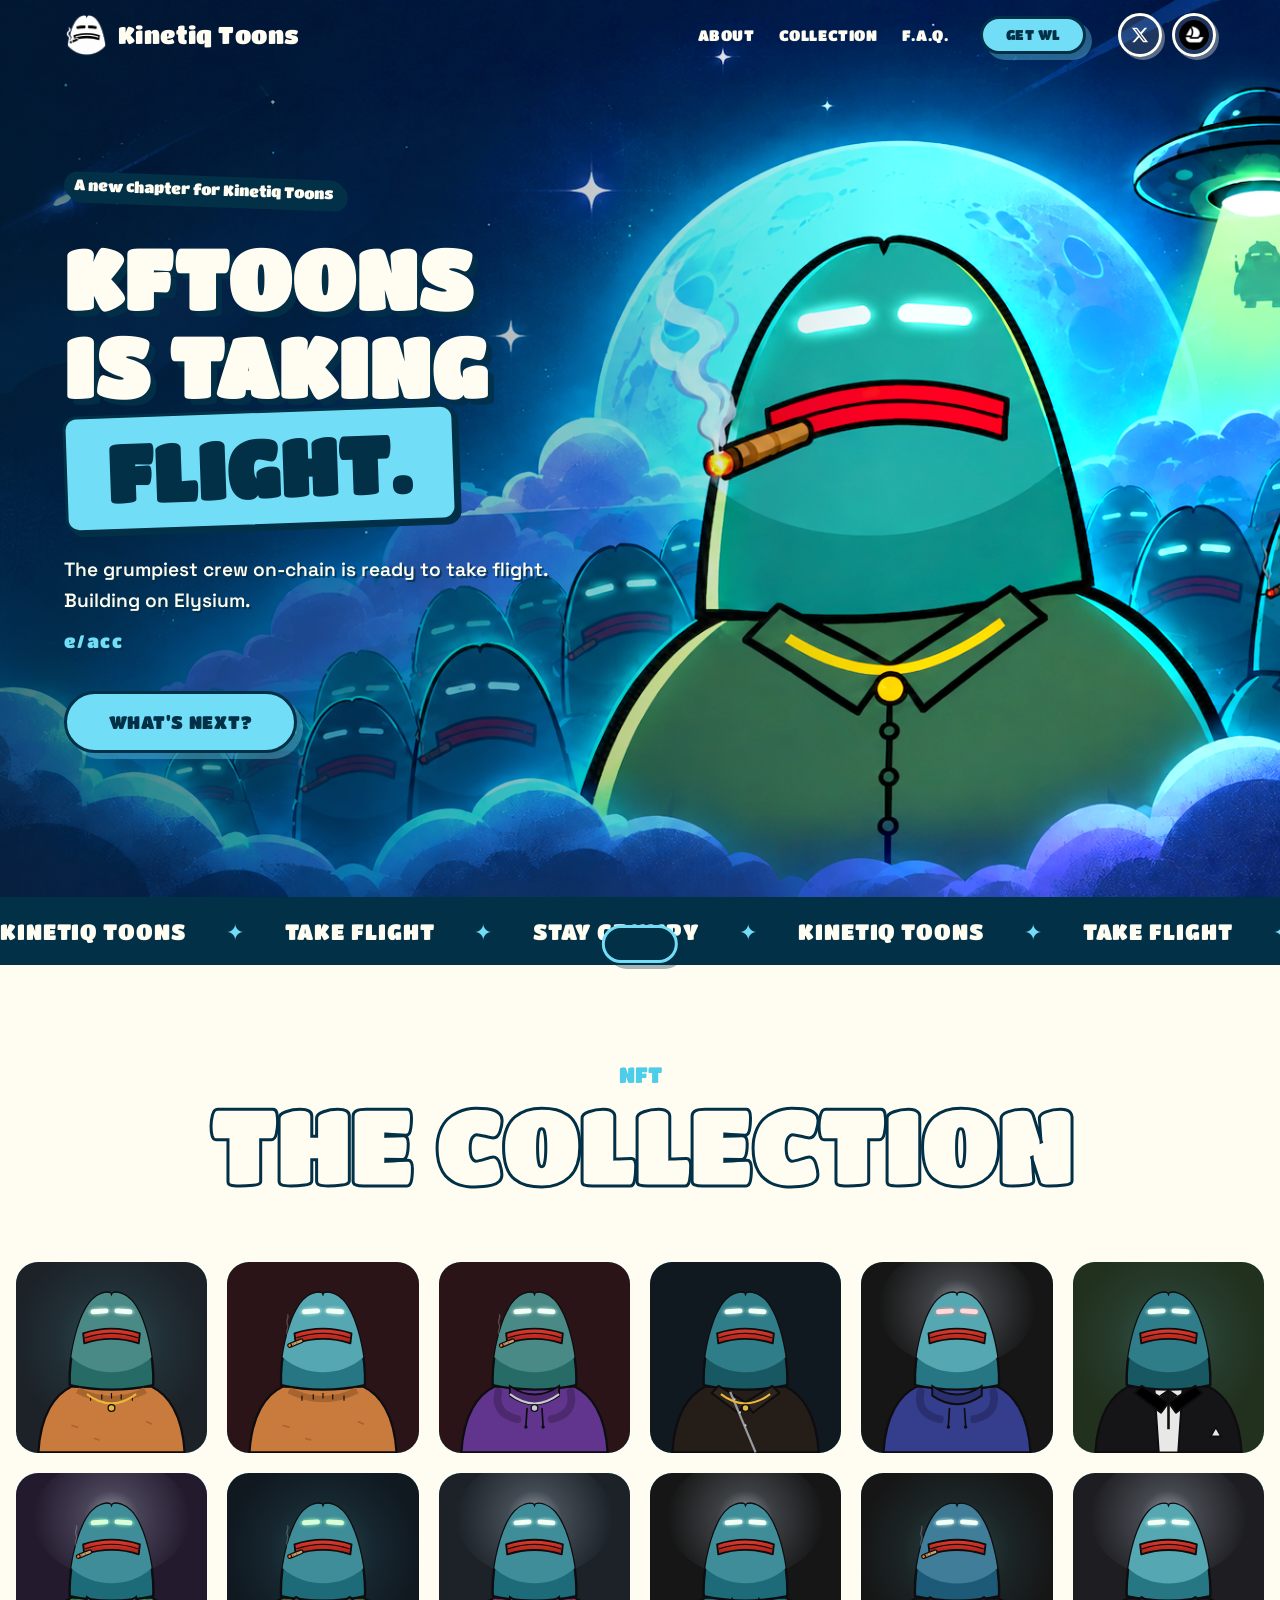
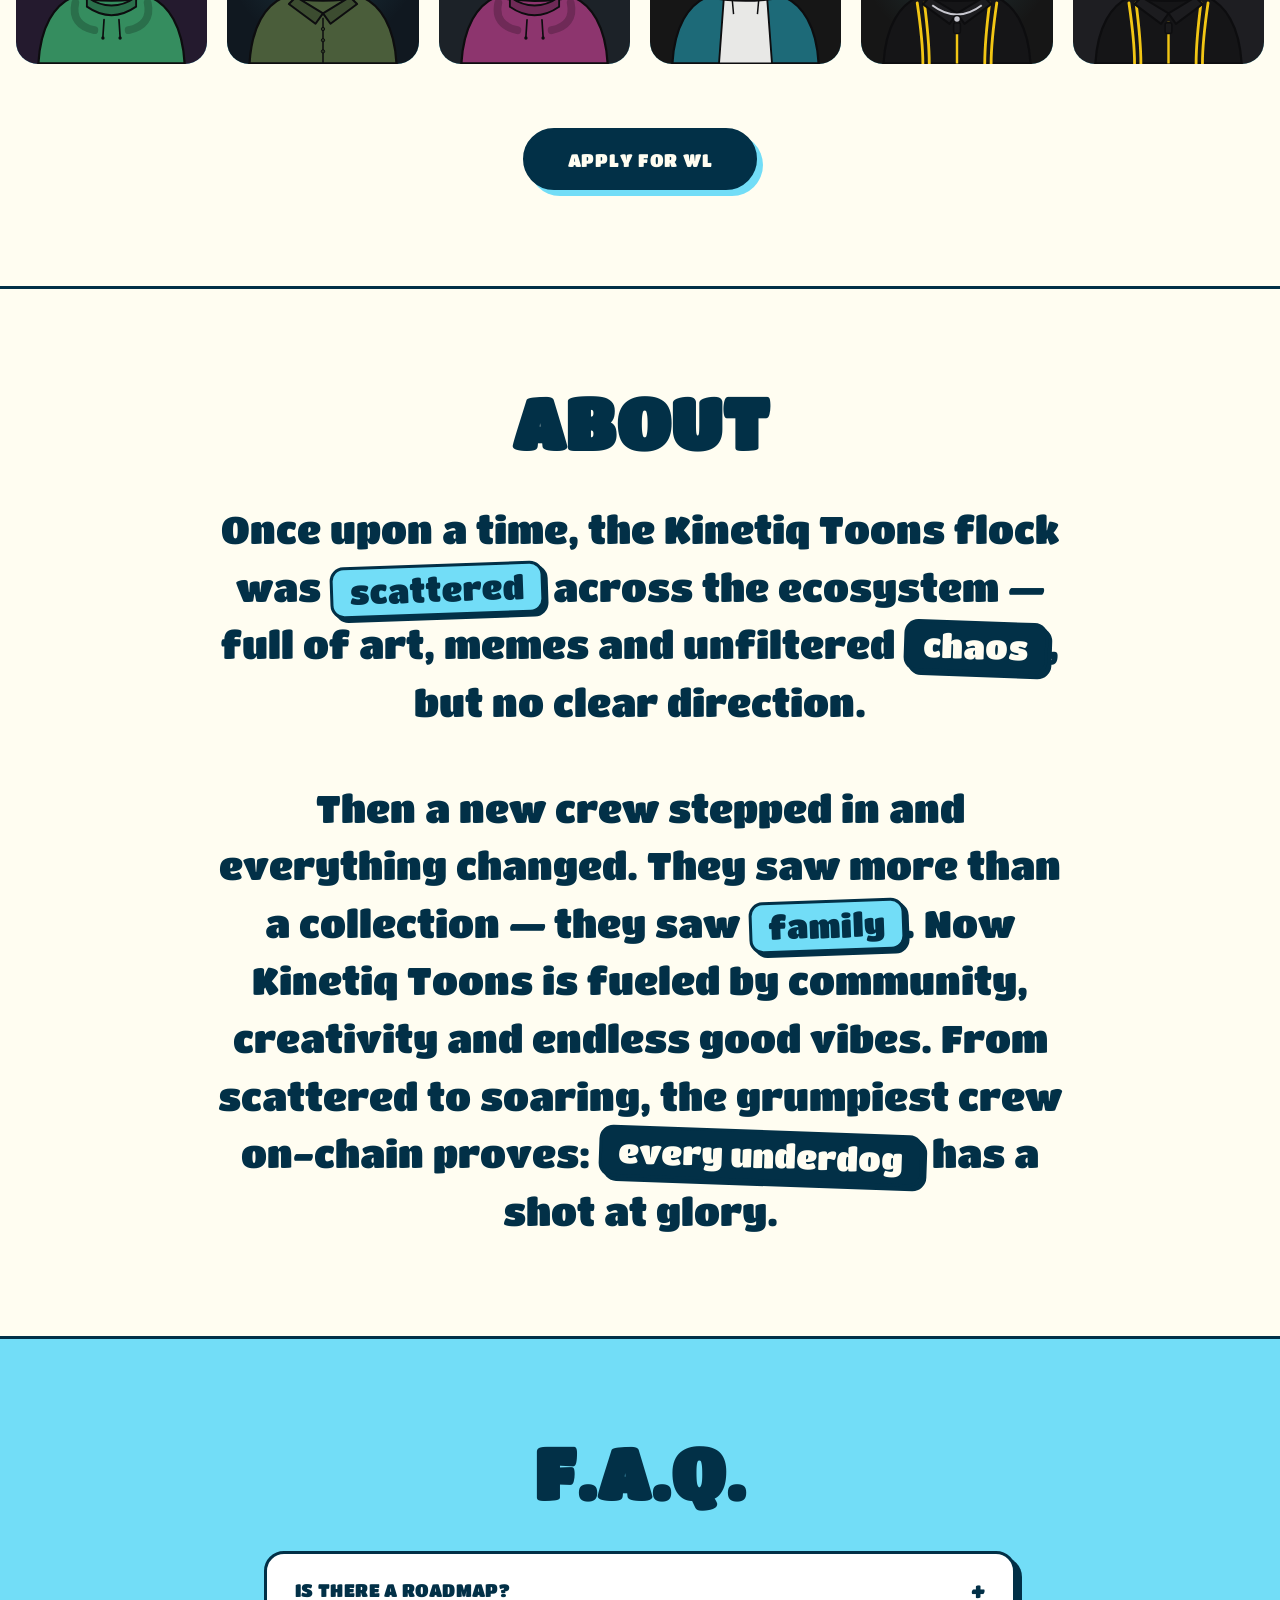
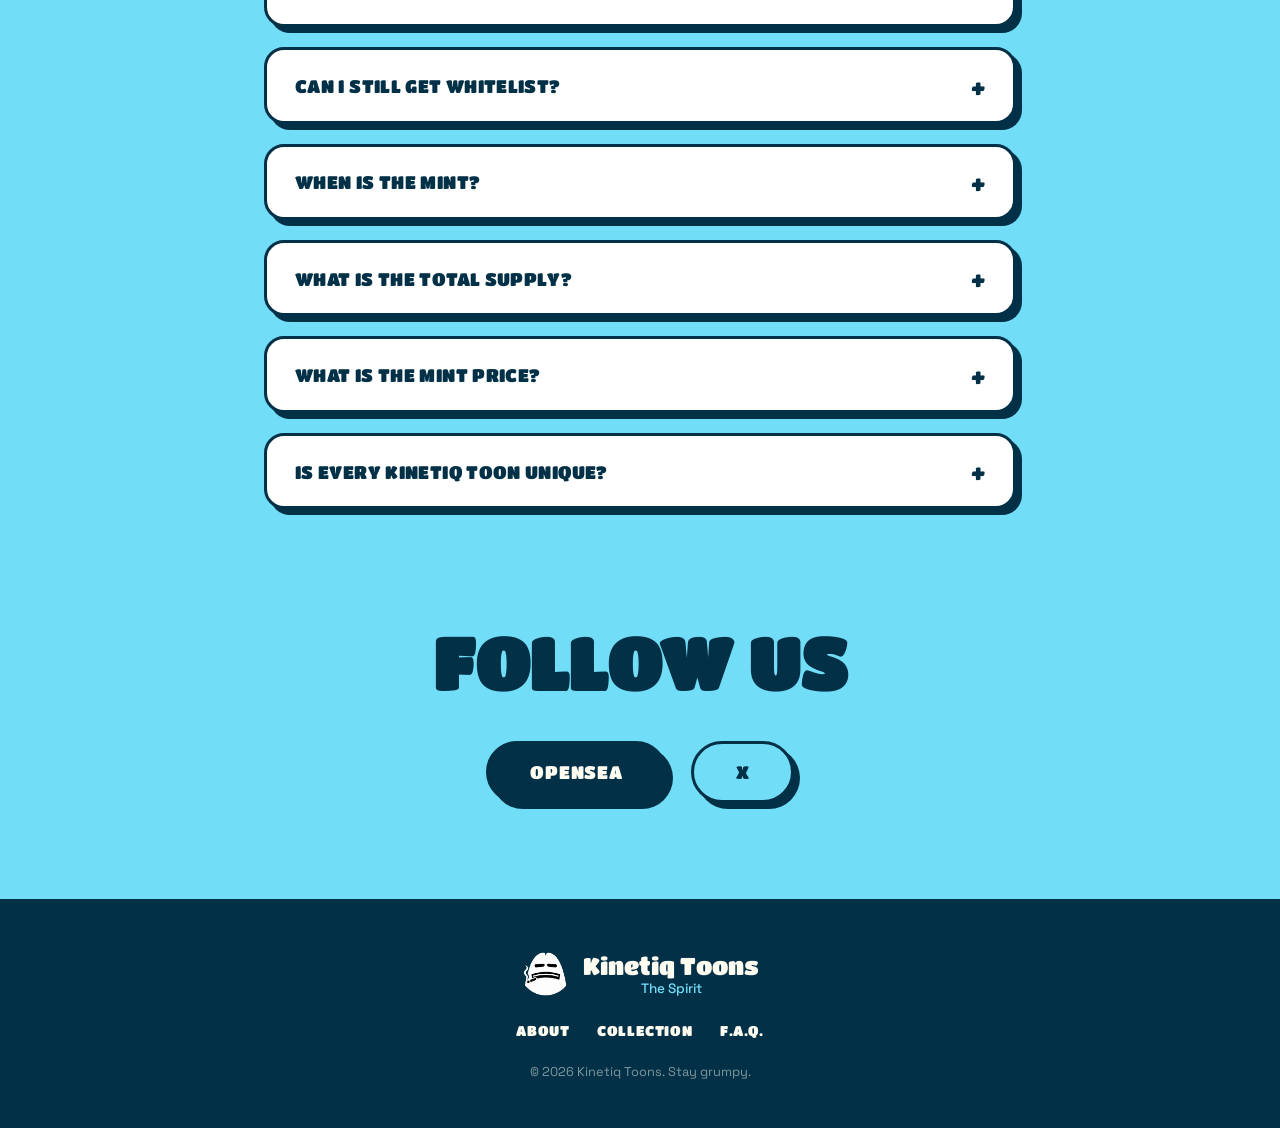
==== index.html @ 761149ff "Kinetiq Toons website — landing page + WL apply form" ====
<!DOCTYPE html>
<html lang="en">
<head>
  <meta charset="UTF-8">
  <meta name="viewport" content="width=device-width, initial-scale=1.0">
  <title>Kinetiq Toons — Take Flight</title>
  <meta name="description" content="The grumpiest crew on-chain is ready to take flight. Building on Elysium.">
  <link rel="icon" type="image/png" href="assets/kftoons-logo.png">
  <link rel="preconnect" href="https://fonts.googleapis.com">
  <link rel="preconnect" href="https://fonts.gstatic.com" crossorigin>
  <link href="https://fonts.googleapis.com/css2?family=Titan+One&family=Space+Grotesk:wght@400;500;600;700&display=swap" rel="stylesheet">
  <link rel="stylesheet" href="styles.css">
</head>
<body>

  <!-- ===== NAV ===== -->
  <header class="nav nav-overlay">
    <div class="nav-inner">
      <a class="nav-brand" href="#top">
        <img src="assets/nav-logo.png" alt="Kinetiq Toons logomark" class="nav-logo">
        <span class="nav-wordmark">Kinetiq Toons</span>
      </a>
      <nav class="nav-links">
        <a href="#about" class="nav-link">About</a>
        <a href="#collection" class="nav-link">Collection</a>
        <a href="#faq" class="nav-link">F.A.Q.</a>
      </nav>
      <a href="apply.html" class="btn btn-primary btn-sm nav-cta">Get WL</a>
      <div class="nav-socials">
        <a href="https://x.com/KToonsNFT" target="_blank" rel="noopener" class="nav-icon" aria-label="X / Twitter">
          <svg viewBox="0 0 24 24" width="18" height="18" fill="currentColor" aria-hidden="true"><path d="M18.244 2.25h3.308l-7.227 8.26 8.502 11.24H16.17l-5.214-6.817L4.99 21.75H1.68l7.73-8.835L1.254 2.25H8.08l4.713 6.231zm-1.161 17.52h1.833L7.084 4.126H5.117z"/></svg>
        </a>
        <a href="#" class="nav-icon nav-icon-opensea" aria-label="OpenSea" data-soon="Minting page dropping soon!">
          <img src="assets/opensea-logo.png" alt="" class="nav-icon-img">
        </a>
      </div>
    </div>
  </header>

  <main id="top">

    <!-- ===== HERO ===== -->
    <section class="hero">
      <div class="hero-inner">
        <div class="hero-copy">
          <span class="sticker sticker-navy hero-eyebrow">A new chapter for Kinetiq Toons</span>
          <h1 class="hero-title">
            Kftoons<br>
            is taking<br>
            <span class="sticker sticker-sky">flight.</span>
          </h1>
          <p class="hero-sub">
            The grumpiest crew on-chain is ready to take flight.
            Building on Elysium.
          </p>
          <p class="hero-eacc">e/acc</p>
          <div class="hero-actions">
            <a href="#about" class="btn btn-primary btn-lg">What's Next?</a>
          </div>
        </div>
      </div>
    </section>

    <!-- ===== MARQUEE ===== -->
    <div class="marquee" aria-hidden="true">
      <div class="marquee-track">
        <span>Kinetiq Toons</span><i>✦</i><span>Take Flight</span><i>✦</i><span>Stay Grumpy</span><i>✦</i>
        <span>Kinetiq Toons</span><i>✦</i><span>Take Flight</span><i>✦</i><span>Stay Grumpy</span><i>✦</i>
        <span>Kinetiq Toons</span><i>✦</i><span>Take Flight</span><i>✦</i><span>Stay Grumpy</span><i>✦</i>
        <span>Kinetiq Toons</span><i>✦</i><span>Take Flight</span><i>✦</i><span>Stay Grumpy</span><i>✦</i>
      </div>
    </div>

    <!-- ===== COLLECTION ===== -->
    <section class="collection" id="collection">
      <div class="collection-inner">
        <span class="collection-label">NFT</span>
        <h2 class="collection-heading">The Collection</h2>
        <div class="collection-grid">
          <div class="nft-tile"><img src="assets/collection/112.svg" alt="Kinetiq Toon sneak peek" loading="lazy"></div>
          <div class="nft-tile"><img src="assets/collection/9.svg" alt="Kinetiq Toon sneak peek" loading="lazy"></div>
          <div class="nft-tile"><img src="assets/collection/5.svg" alt="Kinetiq Toon sneak peek" loading="lazy"></div>
          <div class="nft-tile"><img src="assets/collection/7.svg" alt="Kinetiq Toon sneak peek" loading="lazy"></div>
          <div class="nft-tile"><img src="assets/collection/10.svg" alt="Kinetiq Toon sneak peek" loading="lazy"></div>
          <div class="nft-tile"><img src="assets/collection/2.svg" alt="Kinetiq Toon sneak peek" loading="lazy"></div>
          <div class="nft-tile"><img src="assets/collection/12.svg" alt="Kinetiq Toon sneak peek" loading="lazy"></div>
          <div class="nft-tile"><img src="assets/collection/18.svg" alt="Kinetiq Toon sneak peek" loading="lazy"></div>
          <div class="nft-tile"><img src="assets/collection/8.svg" alt="Kinetiq Toon sneak peek" loading="lazy"></div>
          <div class="nft-tile"><img src="assets/collection/6.svg" alt="Kinetiq Toon sneak peek" loading="lazy"></div>
          <div class="nft-tile"><img src="assets/collection/17.svg" alt="Kinetiq Toon sneak peek" loading="lazy"></div>
          <div class="nft-tile"><img src="assets/collection/1.svg" alt="Kinetiq Toon sneak peek" loading="lazy"></div>
        </div>
        <div class="collection-cta">
          <a href="apply.html" class="btn btn-navy btn-lg">Apply for WL</a>
        </div>
      </div>
    </section>

    <!-- ===== ABOUT ===== -->
    <section class="about" id="about">
      <div class="section-inner">
        <h2 class="section-heading">About</h2>
        <p class="about-story">
          Once upon a time, the Kinetiq Toons flock was
          <span class="sticker sticker-sky">scattered</span> across the ecosystem —
          full of art, memes and unfiltered
          <span class="sticker sticker-navy">chaos</span>, but no clear direction.
        </p>
        <p class="about-story">
          Then a new crew stepped in and everything changed. They saw more than
          a collection — they saw <span class="sticker sticker-sky">family</span>.
          Now Kinetiq Toons is fueled by community, creativity and endless good vibes.
          From scattered to soaring, the grumpiest crew on-chain proves:
          <span class="sticker sticker-navy">every underdog</span> has a shot at glory.
        </p>
      </div>
    </section>

    <!-- ===== FAQ ===== -->
    <section class="faq" id="faq">
      <div class="section-inner section-narrow">
        <h2 class="section-heading">F.A.Q.</h2>
        <details class="faq-item">
          <summary>Is there a roadmap?</summary>
          <p>No roadmap but we are fully committed to building the Kinetiq Toons brand and IP !!!</p>
        </details>
        <details class="faq-item">
          <summary>Can I still get whitelist?</summary>
          <p>Yes, you can currently get a WL and that will allow you to participate in the mint.</p>
        </details>
        <details class="faq-item">
          <summary>When is the mint?</summary>
          <p>To be announced! Sign up above and follow us on X so you don't miss it.</p>
        </details>
        <details class="faq-item">
          <summary>What is the total supply?</summary>
          <p>5555 Kinetiq Toons. That's it — once they're gone, they're gone.</p>
        </details>
        <details class="faq-item">
          <summary>What is the mint price?</summary>
          <p>Free mint for WL holders. For everyone else, $1 or less. Grumpy art shouldn't cost a fortune.</p>
        </details>
        <details class="faq-item">
          <summary>Is every Kinetiq Toon unique?</summary>
          <p>Yes — every piece of art has its own uniqueness. No two Toons in the flock are the same.</p>
        </details>
      </div>
    </section>

    <!-- ===== SOCIALS ===== -->
    <section class="socials">
      <div class="section-inner">
        <h2 class="section-heading">Follow us</h2>
        <div class="socials-row">
          <a href="#" class="btn btn-navy btn-lg" data-soon="Minting page dropping soon!">OpenSea</a>
          <a href="https://x.com/KToonsNFT" target="_blank" rel="noopener" class="btn btn-sky btn-lg">X</a>
        </div>
      </div>
    </section>

  </main>

  <!-- ===== FOOTER ===== -->
  <footer class="footer">
    <div class="footer-inner">
      <div class="footer-brand">
        <img src="assets/nav-logo.png" alt="Kinetiq Toons logomark" class="footer-logo">
        <div>
          <span class="footer-wordmark">Kinetiq Toons</span>
          <p class="footer-tagline">The Spirit</p>
        </div>
      </div>
      <div class="footer-links">
        <a href="#about">About</a>
        <a href="#collection">Collection</a>
        <a href="#faq">F.A.Q.</a>
      </div>
      <p class="footer-note">© 2026 Kinetiq Toons. Stay grumpy.</p>
    </div>
  </footer>

  <!-- ===== TOAST ===== -->
  <div class="toast" id="toast" role="status"></div>

  <script>
    var toast = document.getElementById('toast');
    var toastTimer;
    document.querySelectorAll('[data-soon]').forEach(function (a) {
      a.addEventListener('click', function (e) {
        e.preventDefault();
        toast.textContent = this.getAttribute('data-soon');
        toast.classList.add('show');
        clearTimeout(toastTimer);
        toastTimer = setTimeout(function () { toast.classList.remove('show'); }, 2500);
      });
    });
  </script>
</body>
</html>
---- styles.css ----
/* ============================================
   Kftoons — vitoviktor-inspired playful system
   ============================================ */
:root {
  --cream: #FFFDF1;
  --sky: #72DDF7;
  --sky-deep: #4ECDE9;
  --navy: #023047;
  --navy-soft: #0B3D54;
  --white: #FFFFFF;

  --font-display: "Titan One", "Arial Black", sans-serif;
  --font-body: "Space Grotesk", -apple-system, sans-serif;

  --border: 3px solid var(--navy);
  --shadow: 6px 6px 0 var(--navy);
  --shadow-lg: 10px 10px 0 var(--navy);
}

* { margin: 0; padding: 0; box-sizing: border-box; }

html { scroll-behavior: smooth; }

body {
  font-family: var(--font-body);
  background: var(--cream);
  color: var(--navy);
  -webkit-font-smoothing: antialiased;
  overflow-x: hidden;
}

img { max-width: 100%; display: block; }

a { color: inherit; text-decoration: none; }

/* ===== Buttons ===== */
.btn {
  display: inline-flex;
  align-items: center;
  justify-content: center;
  font-family: var(--font-display);
  font-size: 1rem;
  letter-spacing: 0.04em;
  text-transform: uppercase;
  padding: 0.9rem 2rem;
  border-radius: 999px;
  border: var(--border);
  box-shadow: var(--shadow);
  cursor: pointer;
  transition: transform 0.15s ease, box-shadow 0.15s ease, background 0.15s ease;
  white-space: nowrap;
}
.btn:hover {
  transform: translate(-3px, -3px) rotate(-1deg);
  box-shadow: var(--shadow-lg);
}
.btn:active {
  transform: translate(2px, 2px);
  box-shadow: 2px 2px 0 var(--navy);
}

.btn-primary { background: var(--sky); color: var(--navy); }
.btn-primary:hover { background: var(--sky-deep); }

.btn-sky { background: var(--sky); color: var(--navy); }
.btn-sky:hover { background: var(--sky-deep); }

.btn-navy { background: var(--navy); color: var(--cream); box-shadow: 6px 6px 0 var(--sky); }
.btn-navy:hover { box-shadow: 10px 10px 0 var(--sky); }
.btn-navy:active { box-shadow: 2px 2px 0 var(--sky); }

.btn-sm { font-size: 0.85rem; padding: 0.55rem 1.4rem; box-shadow: 4px 4px 0 var(--navy); }
.btn-lg { font-size: 1.15rem; padding: 1.1rem 2.6rem; }

/* ===== Stickers (highlighted words) ===== */
.sticker {
  display: inline-block;
  font-family: var(--font-display);
  padding: 0.15em 0.5em;
  border: var(--border);
  border-radius: 14px;
  box-shadow: 4px 4px 0 var(--navy);
  transform: rotate(-2deg);
  line-height: 1.1;
}
.sticker-sky { background: var(--sky); color: var(--navy); }
.sticker-navy { background: var(--navy); color: var(--cream); transform: rotate(2deg); }

/* ===== Nav ===== */
.nav {
  position: sticky;
  top: 0;
  z-index: 50;
  background: var(--cream);
  border-bottom: var(--border);
}
.nav-inner {
  max-width: 1200px;
  margin: 0 auto;
  padding: 0.8rem 1.5rem;
  display: flex;
  align-items: center;
  gap: 2rem;
}
.nav-brand { display: flex; align-items: center; gap: 0.6rem; }
.nav-logo { width: 44px; height: 44px; }
.nav-wordmark {
  font-family: var(--font-display);
  font-size: 1.5rem;
  letter-spacing: 0.02em;
}
.nav-links {
  display: flex;
  gap: 1.5rem;
  margin-left: auto;
  align-items: center;
}
.nav-link {
  font-family: var(--font-display);
  font-size: 0.95rem;
  text-transform: uppercase;
  letter-spacing: 0.04em;
  transition: color 0.15s ease, transform 0.15s ease;
}
.nav-link:hover { color: var(--sky-deep); transform: rotate(-2deg); }
.nav-cta { flex-shrink: 0; }
.nav-socials { display: flex; gap: 0.6rem; align-items: center; }
.nav-icon {
  display: inline-flex;
  align-items: center;
  justify-content: center;
  width: 44px;
  height: 44px;
  border: var(--border);
  border-radius: 50%;
  background: var(--white);
  color: var(--navy);
  box-shadow: 3px 3px 0 var(--navy);
  transition: transform 0.15s ease, box-shadow 0.15s ease, background 0.15s ease;
}
.nav-icon:hover {
  background: var(--sky);
  transform: translate(-2px, -2px) rotate(-4deg);
  box-shadow: 5px 5px 0 var(--navy);
}
.nav-icon-opensea {
  background: var(--white);
  overflow: hidden;
  padding: 4px;
}
.nav-icon-img {
  width: 100%;
  height: 100%;
  border-radius: 50%;
  object-fit: cover;
}

/* ===== Nav overlay (transparent over hero artwork) ===== */
.nav-overlay {
  position: absolute;
  top: 0;
  left: 0;
  right: 0;
  background: transparent;
  border-bottom: none;
  backdrop-filter: none;
}
.nav-overlay .nav-wordmark { color: var(--cream); }
.nav-overlay .nav-link { color: var(--cream); }
.nav-overlay .nav-link:hover { color: var(--sky); }
.nav-overlay .nav-icon {
  background: rgba(255, 253, 241, 0.12);
  border-color: var(--cream);
  color: var(--cream);
  box-shadow: 3px 3px 0 rgba(255, 253, 241, 0.35);
}
.nav-overlay .nav-icon:hover {
  background: var(--sky);
  border-color: var(--navy);
  color: var(--navy);
  box-shadow: 5px 5px 0 var(--navy);
}

/* ===== Hero ===== */
.hero {
  position: relative;
  background: url("assets/hero-art.png") center / cover no-repeat;
  border-bottom: var(--border);
  min-height: 100vh;
  display: flex;
  align-items: center;
  overflow: hidden;
}
.hero::before {
  content: "";
  position: absolute;
  inset: 0;
  background: linear-gradient(
    90deg,
    rgba(2, 27, 39, 0.6) 0%,
    rgba(2, 27, 39, 0.25) 45%,
    rgba(2, 27, 39, 0) 70%
  );
}
.hero-inner {
  position: relative;
  max-width: 1200px;
  width: 100%;
  margin: 0 auto;
  padding: 8rem 1.5rem 6rem;
  text-align: left;
}
.hero-copy { max-width: 600px; }
.hero-eyebrow { font-size: 0.95rem; margin-bottom: 2rem; }
.hero-title {
  font-family: var(--font-display);
  font-size: clamp(2.6rem, 6.5vw, 5.5rem);
  line-height: 1.05;
  text-transform: uppercase;
  letter-spacing: 0.01em;
  color: var(--cream);
  text-shadow: 6px 6px 0 rgba(2, 48, 71, 0.9);
}
.hero-title .sticker { font-size: 0.95em; text-shadow: none; }
.hero-sub {
  margin: 1.75rem 0 0;
  font-size: 1.2rem;
  font-weight: 600;
  line-height: 1.6;
  max-width: 46ch;
  color: var(--cream);
  text-shadow: 2px 2px 0 rgba(2, 48, 71, 0.8);
}
.hero-eacc {
  margin-top: 0.9rem;
  font-family: var(--font-display);
  font-size: 1.1rem;
  letter-spacing: 0.08em;
  color: var(--sky);
  text-shadow: 2px 2px 0 rgba(2, 48, 71, 0.8);
}
.hero-actions {
  margin-top: 2.5rem;
  display: flex;
  gap: 1.25rem;
  flex-wrap: wrap;
  justify-content: flex-start;
}

.float { animation: float 5s ease-in-out infinite; }
@keyframes float {
  0%, 100% { transform: translateY(0) rotate(-3deg); }
  50% { transform: translateY(-16px) rotate(3deg); }
}

/* ===== Marquee ===== */
.marquee {
  background: var(--navy);
  color: var(--cream);
  overflow: hidden;
  padding: 1.1rem 0;
  border-bottom: var(--border);
}
.marquee-track {
  display: flex;
  align-items: center;
  gap: 2.5rem;
  width: max-content;
  animation: marquee 22s linear infinite;
  font-family: var(--font-display);
  font-size: 1.4rem;
  text-transform: uppercase;
  letter-spacing: 0.04em;
  white-space: nowrap;
}
.marquee-track i {
  font-style: normal;
  color: var(--sky);
}
@keyframes marquee {
  to { transform: translateX(-50%); }
}

/* ===== Shared sections ===== */
.section-inner {
  max-width: 1200px;
  margin: 0 auto;
  padding: 6rem 1.5rem;
  text-align: center;
}
.section-narrow { max-width: 800px; }
.section-heading {
  font-family: var(--font-display);
  font-size: clamp(2.6rem, 6vw, 4.5rem);
  text-transform: uppercase;
  line-height: 1.05;
  margin-bottom: 2.5rem;
}

/* ===== About ===== */
.about { background: var(--cream); border-bottom: var(--border); }
.about .section-inner { max-width: 900px; }
.about-story {
  font-family: var(--font-display);
  font-size: clamp(1.5rem, 3.2vw, 2.4rem);
  line-height: 1.5;
  margin-bottom: 3rem;
}
.about-story:last-child { margin-bottom: 0; }
.about-story .sticker { font-size: 0.85em; }

/* ===== Socials ===== */
.socials {
  background: var(--sky);
  border-bottom: var(--border);
}
.socials .section-inner { padding-top: 3rem; }
.socials-row {
  display: flex;
  justify-content: center;
  gap: 1.5rem;
  flex-wrap: wrap;
}
.socials .btn-navy { box-shadow: var(--shadow); }
.socials .btn-navy:hover { box-shadow: var(--shadow-lg); }
.socials .btn-navy:active { box-shadow: 2px 2px 0 var(--navy); }

/* ===== Collection ===== */
.collection { background: var(--cream); border-bottom: var(--border); }
.collection-inner {
  padding: 6rem 1rem;
  text-align: center;
}
.collection-label {
  display: inline-block;
  font-family: var(--font-display);
  font-size: 1.4rem;
  text-transform: uppercase;
  color: var(--sky-deep);
  margin-bottom: 0.5rem;
}
.collection-heading {
  font-family: var(--font-display);
  font-size: clamp(2.8rem, 8vw, 7rem);
  text-transform: uppercase;
  line-height: 1;
  margin-bottom: 4rem;
  color: transparent;
  -webkit-text-stroke: 3px var(--navy);
}
.collection-grid {
  display: grid;
  grid-template-columns: repeat(6, 1fr);
  gap: 1.25rem;
  max-width: 1600px;
  margin: 0 auto;
}
.nft-tile {
  background: var(--tile-bg, var(--sky));
  border-radius: 22px;
  overflow: hidden;
  aspect-ratio: 1;
  display: flex;
  align-items: center;
  justify-content: center;
  transition: transform 0.2s ease;
}
.nft-tile img {
  width: 100%;
  height: 100%;
  object-fit: cover;
  transition: transform 0.25s ease;
}
.nft-tile:hover { transform: translateY(-6px) rotate(-1deg); }
.nft-tile:hover img { transform: scale(1.07) rotate(2deg); }
.collection-cta { margin-top: 4rem; }

/* ===== FAQ ===== */
.faq { background: var(--sky); }
.faq .section-inner { padding-bottom: 3rem; }
.faq-item {
  background: var(--white);
  border: var(--border);
  border-radius: 20px;
  box-shadow: var(--shadow);
  margin-bottom: 1.25rem;
  text-align: left;
  overflow: hidden;
  transition: transform 0.15s ease, box-shadow 0.15s ease;
}
.faq-item:hover {
  transform: translate(-2px, -2px);
  box-shadow: 8px 8px 0 var(--navy);
}
.faq-item summary {
  font-family: var(--font-display);
  font-size: 1.15rem;
  text-transform: uppercase;
  letter-spacing: 0.02em;
  padding: 1.4rem 1.75rem;
  cursor: pointer;
  list-style: none;
  display: flex;
  align-items: center;
  justify-content: space-between;
  gap: 1rem;
}
.faq-item summary::-webkit-details-marker { display: none; }
.faq-item summary::after {
  content: "+";
  font-size: 1.6rem;
  line-height: 1;
  transition: transform 0.2s ease;
}
.faq-item[open] summary::after { transform: rotate(45deg); }
.faq-item p {
  padding: 0 1.75rem 1.5rem;
  font-size: 1.05rem;
  font-weight: 500;
  line-height: 1.6;
}

/* ===== Footer ===== */
.footer {
  background: var(--navy);
  color: var(--cream);
}
.footer-inner {
  max-width: 1200px;
  margin: 0 auto;
  padding: 3rem 1.5rem;
  display: flex;
  flex-direction: column;
  align-items: center;
  text-align: center;
  gap: 1.5rem;
}
.footer-brand { display: flex; align-items: center; gap: 0.9rem; }
.footer-logo { width: 48px; height: 48px; }
.footer-wordmark {
  font-family: var(--font-display);
  font-size: 1.5rem;
}
.footer-tagline {
  font-size: 0.85rem;
  color: var(--sky);
  font-weight: 500;
}
.footer-links {
  display: flex;
  justify-content: center;
  gap: 1.75rem;
  font-family: var(--font-display);
  font-size: 0.9rem;
  text-transform: uppercase;
  letter-spacing: 0.04em;
  flex-wrap: wrap;
}
.footer-links a { transition: color 0.15s ease; }
.footer-links a:hover { color: var(--sky); }
.footer-note {
  font-size: 0.8rem;
  color: rgba(255, 253, 241, 0.5);
}

/* ===== Apply for WL page ===== */
.apply-body {
  background:
    radial-gradient(2px 2px at 12% 22%, rgba(255,253,241,0.7) 50%, transparent 51%),
    radial-gradient(2px 2px at 68% 12%, rgba(255,253,241,0.5) 50%, transparent 51%),
    radial-gradient(1.5px 1.5px at 34% 58%, rgba(255,253,241,0.5) 50%, transparent 51%),
    radial-gradient(2px 2px at 88% 42%, rgba(114,221,247,0.8) 50%, transparent 51%),
    radial-gradient(1.5px 1.5px at 52% 82%, rgba(255,253,241,0.4) 50%, transparent 51%),
    radial-gradient(2px 2px at 24% 88%, rgba(114,221,247,0.6) 50%, transparent 51%),
    radial-gradient(1.5px 1.5px at 78% 68%, rgba(255,253,241,0.5) 50%, transparent 51%),
    radial-gradient(120% 90% at 50% 0%, var(--navy-soft) 0%, #021B27 70%);
  min-height: 100vh;
  color: var(--cream);
}
.nav-dark {
  background: transparent;
  border-bottom: 2px solid rgba(114, 221, 247, 0.2);
}
.nav-dark .nav-wordmark { color: var(--cream); }
.nav-dark .nav-cta { margin-left: auto; }

.apply {
  max-width: 1400px;
  margin: 0 auto;
  padding: 4rem 1.5rem 6rem;
}
.apply-grid {
  display: grid;
  grid-template-columns: 1fr 1.2fr;
  gap: 4rem;
  align-items: start;
}

.apply-eyebrow {
  display: flex;
  align-items: center;
  gap: 0.75rem;
  font-size: 0.85rem;
  font-weight: 600;
  letter-spacing: 0.18em;
  text-transform: uppercase;
  color: var(--sky);
  margin-bottom: 2rem;
}
.apply-eyebrow .dash {
  display: inline-block;
  width: 34px;
  height: 2px;
  background: var(--sky);
}
.apply-title {
  font-family: var(--font-display);
  font-size: clamp(3rem, 6vw, 5rem);
  line-height: 1.05;
  text-transform: uppercase;
  margin-bottom: 3rem;
}
.apply-title-accent { color: var(--sky); }

/* Countdown */
.countdown {
  background: rgba(255, 253, 241, 0.04);
  border: 2px solid rgba(114, 221, 247, 0.25);
  border-radius: 20px;
  padding: 1.5rem;
  max-width: 420px;
  margin-bottom: 3rem;
}
.countdown-label {
  font-size: 0.75rem;
  font-weight: 700;
  letter-spacing: 0.16em;
  text-transform: uppercase;
  color: var(--sky);
  margin-bottom: 1rem;
}
.countdown-boxes {
  display: flex;
  gap: 0.75rem;
  margin-bottom: 1.25rem;
}
.cd-box {
  flex: 1;
  background: rgba(114, 221, 247, 0.08);
  border: 2px solid rgba(114, 221, 247, 0.25);
  border-radius: 14px;
  padding: 0.9rem 0.5rem;
  text-align: center;
}
.cd-box span {
  display: block;
  font-family: var(--font-display);
  font-size: 2rem;
  line-height: 1;
  color: var(--cream);
}
.cd-box small {
  display: block;
  margin-top: 0.4rem;
  font-size: 0.65rem;
  font-weight: 700;
  letter-spacing: 0.14em;
  color: var(--sky);
}
.cd-bar {
  height: 6px;
  border-radius: 999px;
  background: rgba(114, 221, 247, 0.15);
  overflow: hidden;
}
.cd-bar i {
  display: block;
  height: 100%;
  width: 0;
  border-radius: 999px;
  background: linear-gradient(90deg, var(--sky), var(--sky-deep));
  transition: width 0.5s ease;
}

/* Stepper */
.stepper { list-style: none; }
.step {
  display: flex;
  align-items: center;
  gap: 1.25rem;
  padding: 1rem 0;
  position: relative;
  opacity: 0.4;
  transition: opacity 0.2s ease;
}
.step:not(:last-child)::before {
  content: "";
  position: absolute;
  left: 29px;
  top: 100%;
  height: 18px;
  border-left: 2px dashed rgba(114, 221, 247, 0.35);
  transform: translateY(-9px);
}
.step.is-active, .step.is-done { opacity: 1; }
.step-num {
  display: inline-flex;
  align-items: center;
  justify-content: center;
  width: 60px;
  height: 60px;
  border-radius: 50%;
  border: 3px solid rgba(114, 221, 247, 0.35);
  font-family: var(--font-display);
  font-size: 1.05rem;
  color: var(--sky);
  background: transparent;
  flex-shrink: 0;
  transition: background 0.2s ease, color 0.2s ease, border-color 0.2s ease;
}
.step.is-active .step-num {
  background: var(--sky);
  border-color: var(--sky);
  color: var(--navy);
}
.step.is-done .step-num {
  background: var(--navy);
  border-color: var(--sky);
  color: var(--sky);
  font-size: 0;
}
.step.is-done .step-num::after {
  content: "✓";
  font-size: 1.4rem;
}
.step-name {
  font-family: var(--font-display);
  font-size: 1.6rem;
  text-transform: uppercase;
  letter-spacing: 0.02em;
}

/* Panel */
.apply-panel {
  background: rgba(255, 253, 241, 0.04);
  border: 2px solid rgba(114, 221, 247, 0.25);
  border-radius: 28px;
  padding: 2.5rem;
  min-height: 520px;
  backdrop-filter: blur(6px);
}
.panel-head {
  display: flex;
  align-items: center;
  gap: 1.5rem;
  margin-bottom: 3rem;
}
.panel-step-label {
  font-size: 0.8rem;
  font-weight: 700;
  letter-spacing: 0.16em;
  text-transform: uppercase;
  color: var(--sky);
  white-space: nowrap;
}
.panel-progress {
  flex: 1;
  height: 8px;
  border-radius: 999px;
  background: rgba(114, 221, 247, 0.15);
  overflow: hidden;
}
.panel-progress i {
  display: block;
  height: 100%;
  border-radius: 999px;
  background: linear-gradient(90deg, var(--sky), var(--sky-deep));
  transition: width 0.35s ease;
}

.panel-step { display: none; }
.panel-step.is-active { display: block; animation: stepIn 0.3s ease; }
@keyframes stepIn {
  from { opacity: 0; transform: translateY(12px); }
  to { opacity: 1; transform: translateY(0); }
}
.panel-title {
  font-family: var(--font-display);
  font-size: clamp(1.8rem, 3vw, 2.6rem);
  text-transform: uppercase;
  line-height: 1.1;
  margin-bottom: 1.25rem;
}
.panel-text {
  font-size: 1.05rem;
  font-weight: 500;
  line-height: 1.6;
  color: rgba(255, 253, 241, 0.75);
  margin-bottom: 2.5rem;
  max-width: 46ch;
}

/* Task buttons */
.task-list {
  display: flex;
  flex-direction: column;
  gap: 1rem;
  margin-bottom: 2.5rem;
}
.task-btn {
  display: flex;
  align-items: center;
  gap: 1rem;
  width: 100%;
  max-width: 420px;
  font-family: var(--font-display);
  font-size: 1.05rem;
  text-transform: uppercase;
  letter-spacing: 0.03em;
  padding: 1rem 1.5rem;
  border-radius: 999px;
  border: 3px solid var(--sky);
  background: transparent;
  color: var(--cream);
  cursor: pointer;
  transition: background 0.15s ease, color 0.15s ease, transform 0.15s ease;
}
.task-btn:hover { transform: translateX(4px); background: rgba(114, 221, 247, 0.12); }
.task-check {
  display: inline-flex;
  align-items: center;
  justify-content: center;
  width: 30px;
  height: 30px;
  border-radius: 50%;
  border: 2px solid var(--sky);
  color: transparent;
  font-size: 0.95rem;
  flex-shrink: 0;
  transition: background 0.15s ease, color 0.15s ease;
}
.task-btn.done { background: var(--sky); color: var(--navy); border-color: var(--sky); }
.task-btn.done .task-check { background: var(--navy); border-color: var(--navy); color: var(--sky); }

/* Wallet input */
.wallet-field { margin-bottom: 1.5rem; }
.wallet-label {
  display: block;
  font-size: 0.75rem;
  font-weight: 700;
  letter-spacing: 0.14em;
  text-transform: uppercase;
  color: var(--sky);
  margin-bottom: 0.75rem;
}
.wallet-input {
  width: 100%;
  max-width: 480px;
  font-family: var(--font-body);
  font-weight: 500;
  font-size: 1rem;
  padding: 1rem 1.4rem;
  border-radius: 16px;
  border: 3px solid rgba(114, 221, 247, 0.35);
  background: rgba(114, 221, 247, 0.06);
  color: var(--cream);
  outline: none;
  margin-bottom: 0.5rem;
  transition: border-color 0.15s ease;
}
.wallet-input::placeholder { color: rgba(255, 253, 241, 0.35); }
.wallet-input:focus { border-color: var(--sky); }
.wallet-field .wallet-input { margin-bottom: 0; }
.wallet-error {
  min-height: 1.4em;
  font-size: 0.85rem;
  font-weight: 600;
  color: #FF8A7A;
  margin-bottom: 1.5rem;
}

/* Summary */
.summary-list {
  list-style: none;
  max-width: 480px;
  margin-bottom: 2.5rem;
}
.summary-list li {
  display: flex;
  justify-content: space-between;
  align-items: center;
  gap: 1rem;
  padding: 1rem 0;
  border-bottom: 2px dashed rgba(114, 221, 247, 0.2);
  font-size: 1rem;
}
.summary-list li span {
  font-weight: 700;
  letter-spacing: 0.1em;
  text-transform: uppercase;
  font-size: 0.8rem;
  color: var(--sky);
}
.summary-list li b { font-weight: 600; }
.summary-wallet { font-family: ui-monospace, monospace; }

.panel-actions {
  display: flex;
  gap: 1.25rem;
  flex-wrap: wrap;
}
.btn-outline-dark {
  background: transparent;
  color: var(--cream);
  border-color: rgba(114, 221, 247, 0.4);
  box-shadow: 6px 6px 0 rgba(114, 221, 247, 0.25);
}
.btn-outline-dark:hover { background: rgba(114, 221, 247, 0.1); box-shadow: 10px 10px 0 rgba(114, 221, 247, 0.25); }
.btn-outline-dark:active { box-shadow: 2px 2px 0 rgba(114, 221, 247, 0.25); }
.btn-primary { box-shadow: 6px 6px 0 rgba(114, 221, 247, 0.35); }
.btn-primary:hover { box-shadow: 10px 10px 0 rgba(114, 221, 247, 0.35); }
.btn-primary:active { box-shadow: 2px 2px 0 rgba(114, 221, 247, 0.35); }
.btn[disabled] {
  opacity: 0.4;
  pointer-events: none;
}

/* Success */
.panel-success { text-align: center; }
.success-bird { width: 140px; margin: 0 auto 2rem; }
.panel-success .panel-text { margin-left: auto; margin-right: auto; }
.panel-success .panel-actions { justify-content: center; }

/* ===== Toast ===== */
.toast {
  position: fixed;
  bottom: 2rem;
  left: 50%;
  transform: translate(-50%, 250%);
  background: var(--navy);
  color: var(--cream);
  font-family: var(--font-display);
  font-size: 1rem;
  letter-spacing: 0.03em;
  text-transform: uppercase;
  padding: 1rem 2.2rem;
  border-radius: 999px;
  border: 3px solid var(--sky);
  box-shadow: 6px 6px 0 rgba(2, 48, 71, 0.35);
  z-index: 100;
  transition: transform 0.35s cubic-bezier(0.2, 1.4, 0.4, 1);
  pointer-events: none;
  max-width: 92vw;
  text-align: center;
}
.toast.show { transform: translate(-50%, 0); }

/* ===== Responsive ===== */
@media (max-width: 1100px) {
  .collection-grid { grid-template-columns: repeat(4, 1fr); }
}
@media (max-width: 900px) {
  .collection-grid { grid-template-columns: repeat(3, 1fr); gap: 0.9rem; }
  .collection-inner { padding: 4rem 0.9rem; }
  .section-inner { padding: 4rem 1.25rem; }
  .faq .section-inner { padding-bottom: 2rem; }
  .socials .section-inner { padding-top: 2rem; }
  .apply-grid { grid-template-columns: 1fr; gap: 3rem; }
  .apply { padding: 3rem 1.25rem 4rem; }
  .apply-panel { padding: 1.75rem; min-height: 0; }
  .hero { min-height: 92vh; background-position: 68% center; }
  .hero-inner { padding: 7rem 1.25rem 4rem; }
  .nav-links, .nav-socials { display: none; }
  .nav-cta { margin-left: auto; }
}
@media (max-width: 560px) {
  .collection-grid { grid-template-columns: repeat(2, 1fr); }
  .collection-heading { -webkit-text-stroke: 2px var(--navy); }
  .collection-cta { margin-top: 2.5rem; }
  .nav-inner { padding: 0.7rem 1rem; gap: 1rem; }
  .nav-logo { width: 36px; height: 36px; }
  .nav-wordmark { font-size: 1.15rem; }
  .marquee { padding: 0.8rem 0; }
  .marquee-track { font-size: 1.05rem; gap: 1.5rem; }
  .hero { min-height: 88vh; background-position: 62% center; }
  .hero-title { font-size: clamp(2.2rem, 11vw, 3rem); }
  .hero-sub { font-size: 1.05rem; }
  .hero-eyebrow { font-size: 0.8rem; }
  .hero-actions .btn { width: 100%; }
  .section-heading { margin-bottom: 1.75rem; }
  .about-story { line-height: 1.4; margin-bottom: 2rem; }
  .socials-row .btn { font-size: 1rem; padding: 0.9rem 1.8rem; }
  .faq-item summary { font-size: 0.95rem; padding: 1.1rem 1.25rem; }
  .faq-item p { padding: 0 1.25rem 1.25rem; font-size: 0.95rem; }
  .apply-title { font-size: 2.3rem; margin-bottom: 2rem; }
  .step { gap: 0.9rem; padding: 0.75rem 0; }
  .step-num { width: 46px; height: 46px; }
  .step:not(:last-child)::before { left: 22px; }
  .step-name { font-size: 1.1rem; }
  .cd-box span { font-size: 1.5rem; }
  .task-btn { font-size: 0.9rem; padding: 0.85rem 1.2rem; }
  .panel-actions { flex-direction: column; }
  .panel-actions .btn { width: 100%; }
}
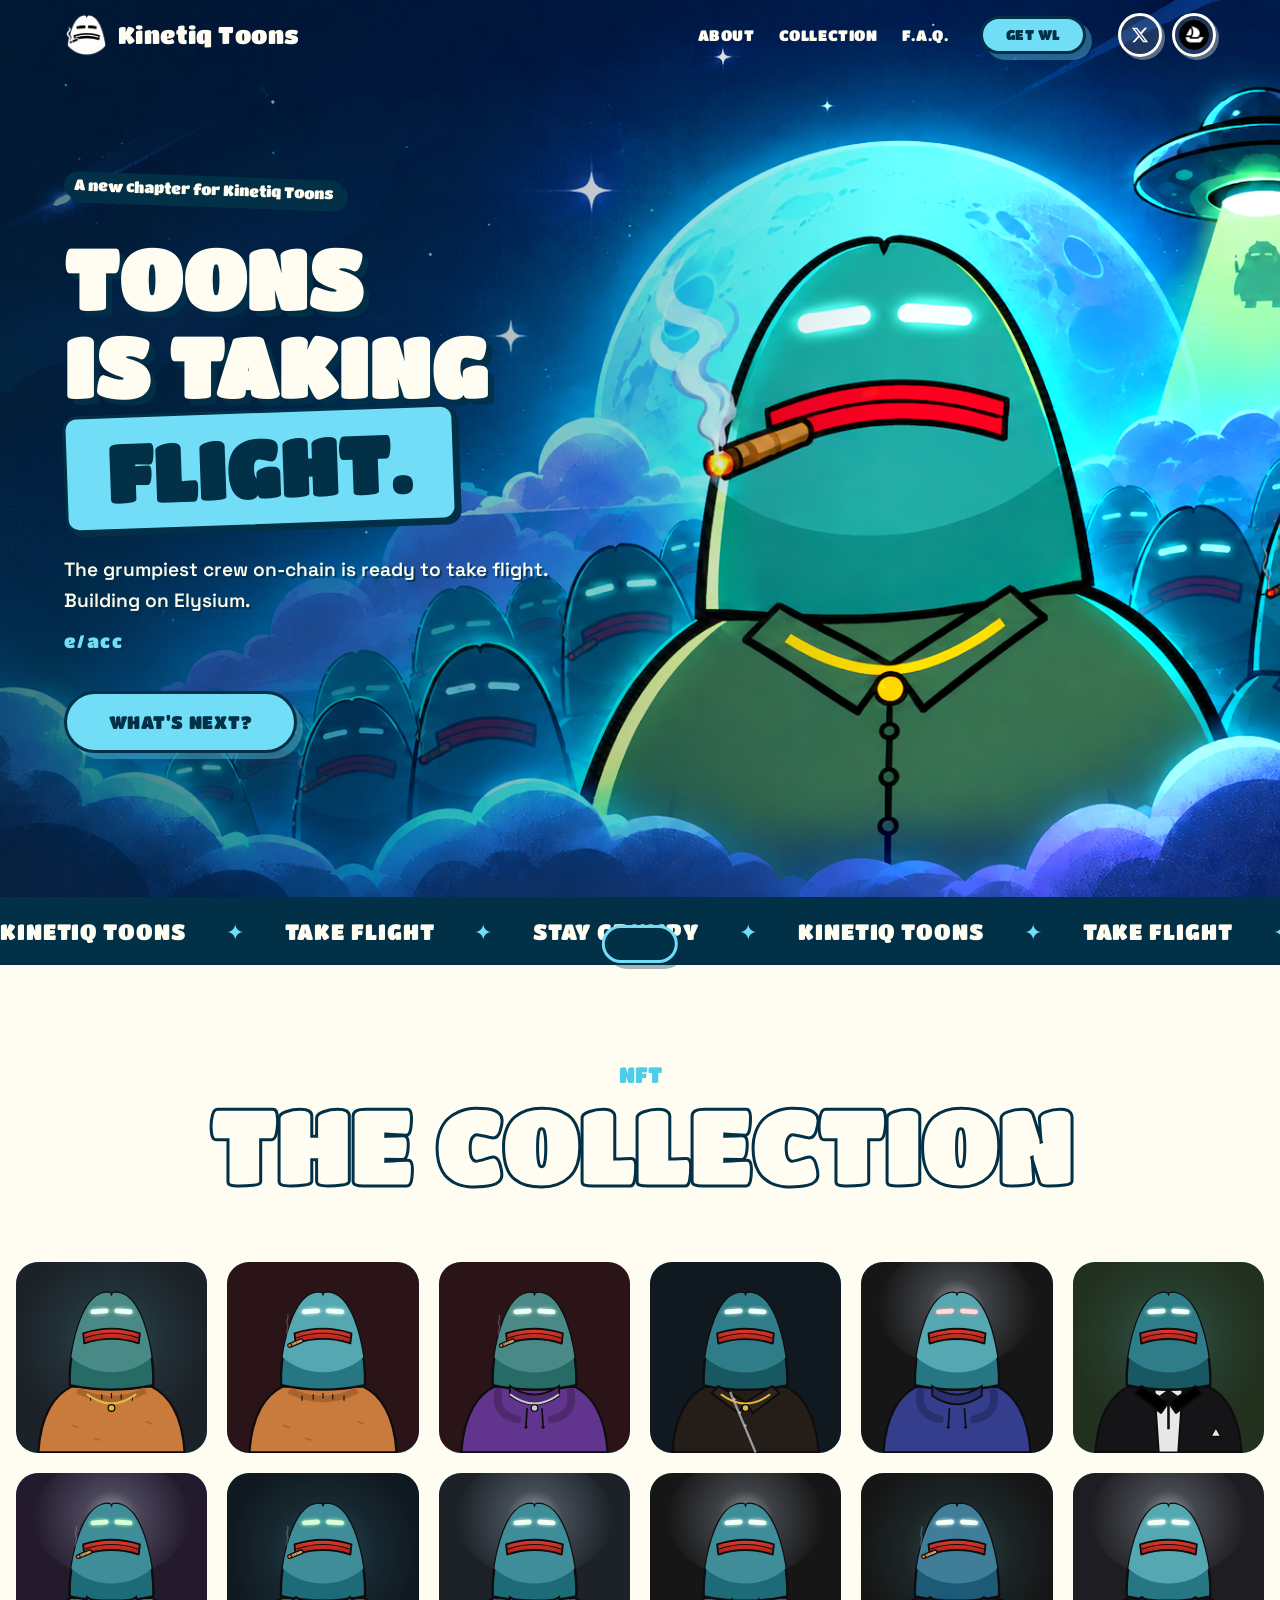
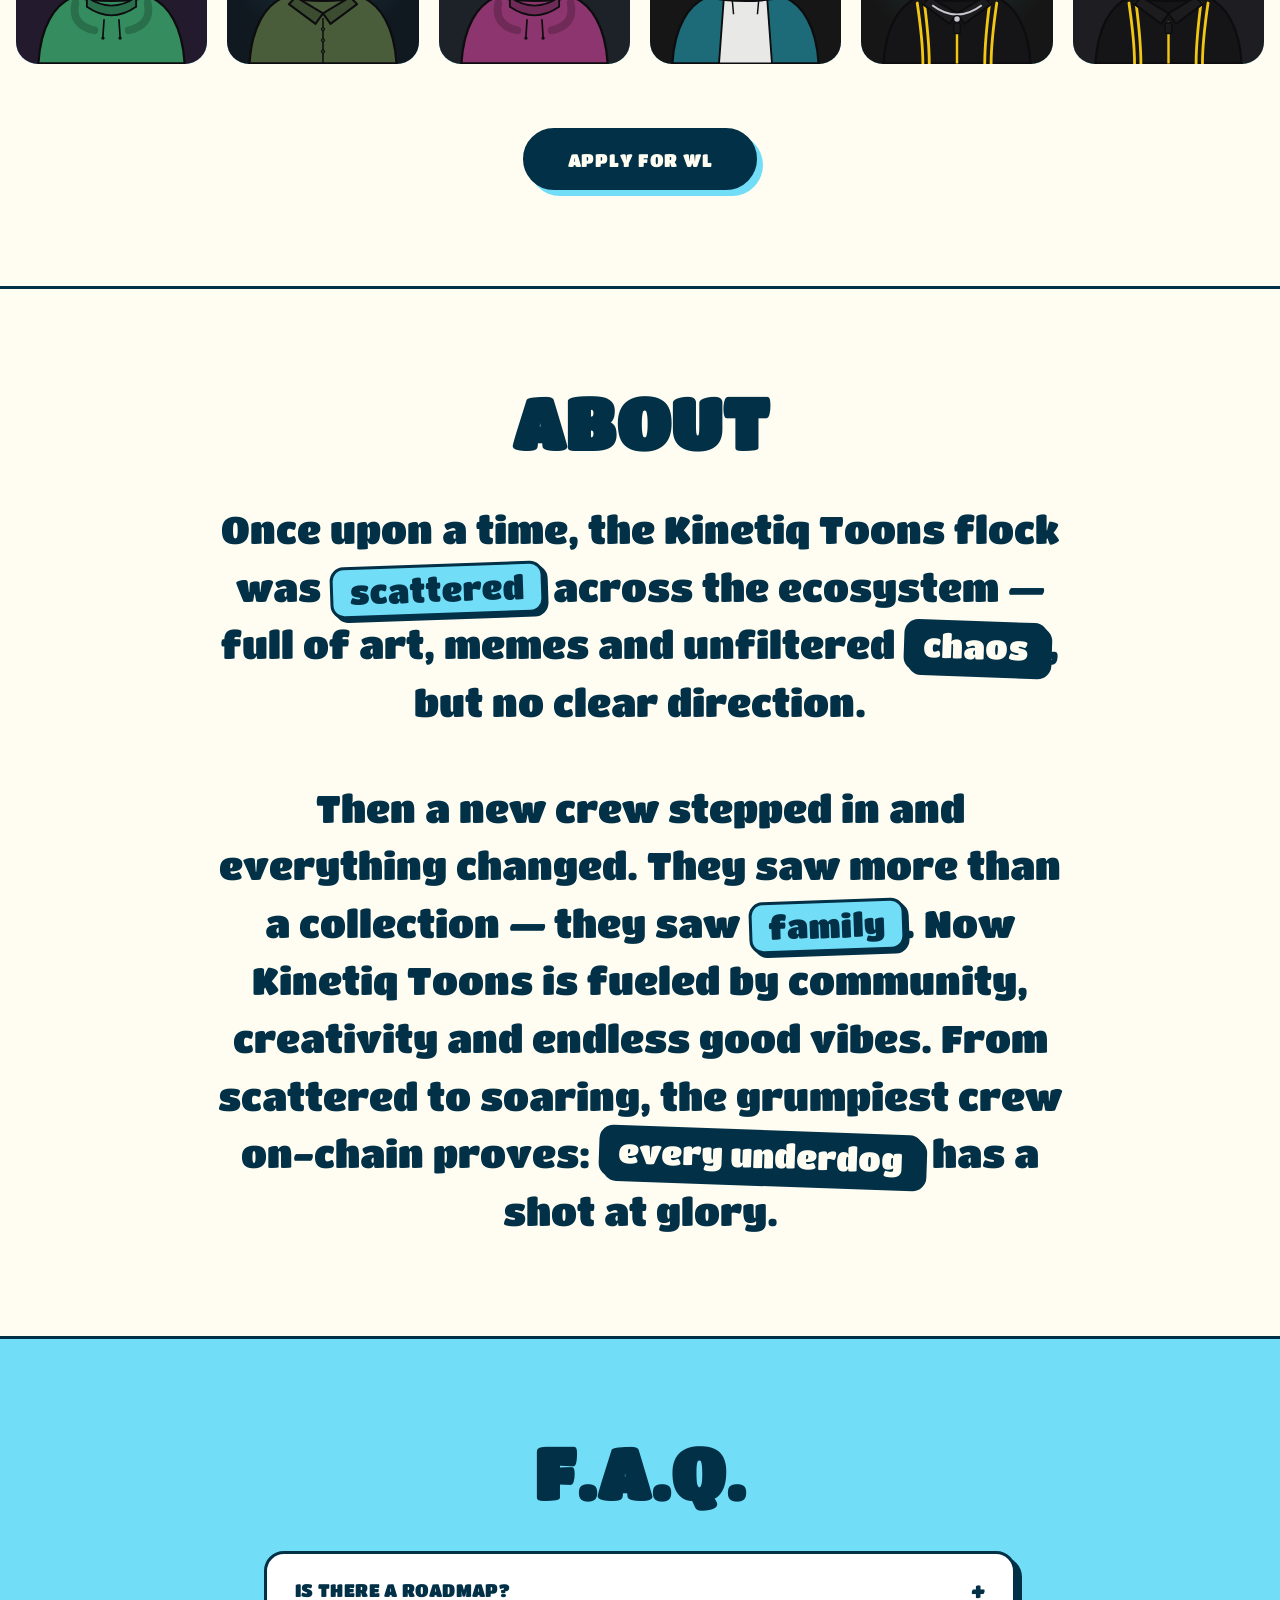
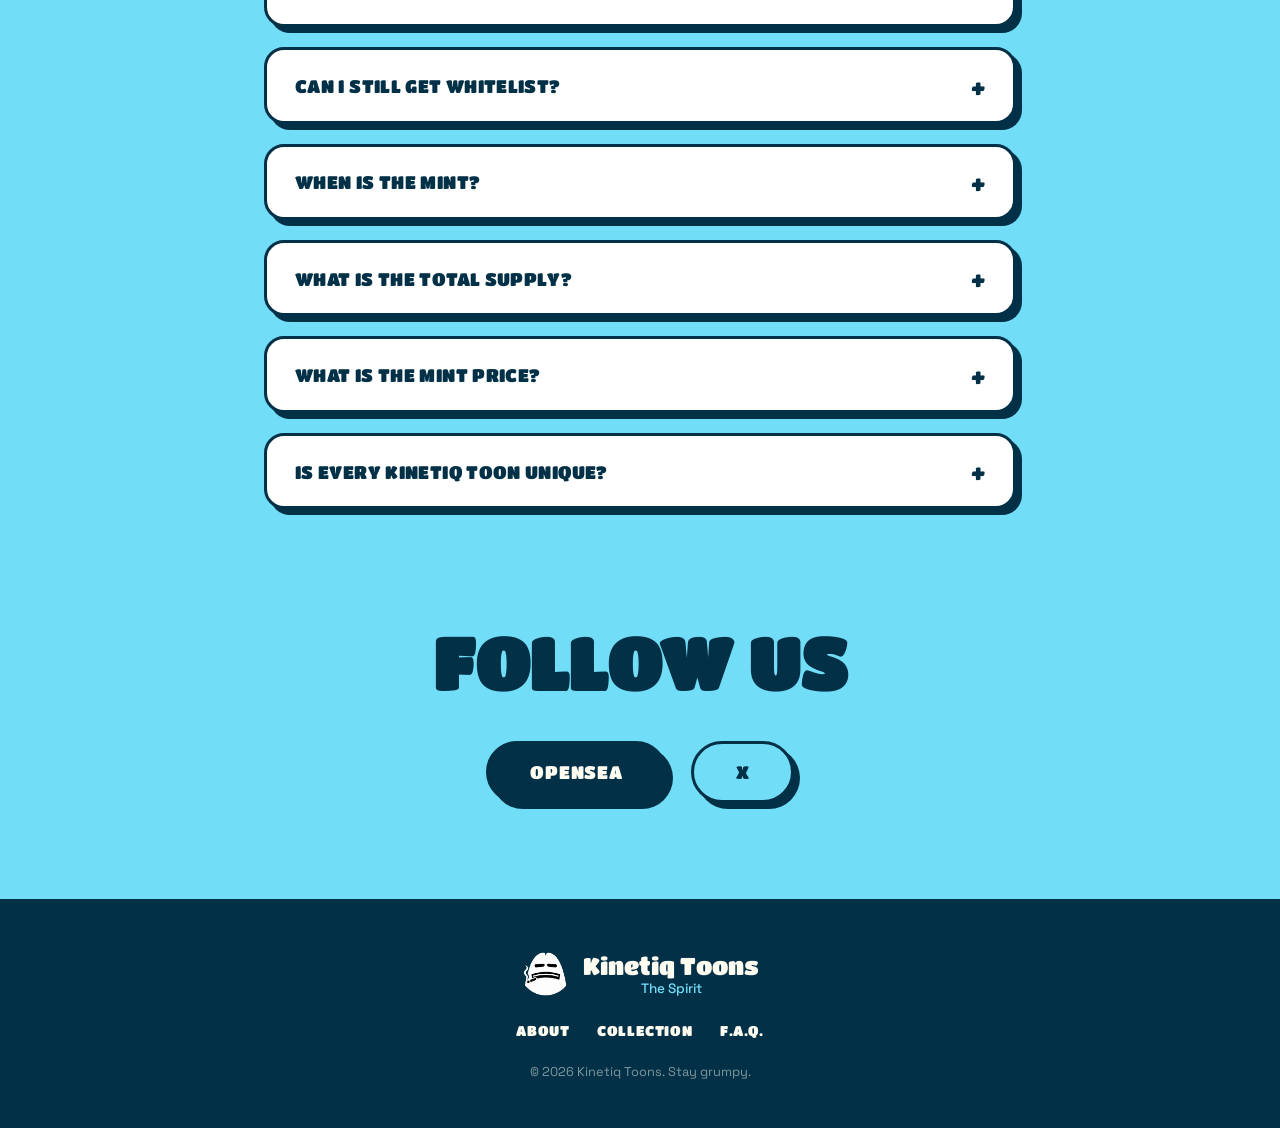
==== commit a21fddd9: "Hero title: Kftoons -> Toons" ====
--- a/index.html
+++ b/index.html
@@ -45,7 +45,7 @@
         <div class="hero-copy">
           <span class="sticker sticker-navy hero-eyebrow">A new chapter for Kinetiq Toons</span>
           <h1 class="hero-title">
-            Kftoons<br>
+            Toons<br>
             is taking<br>
             <span class="sticker sticker-sky">flight.</span>
           </h1>
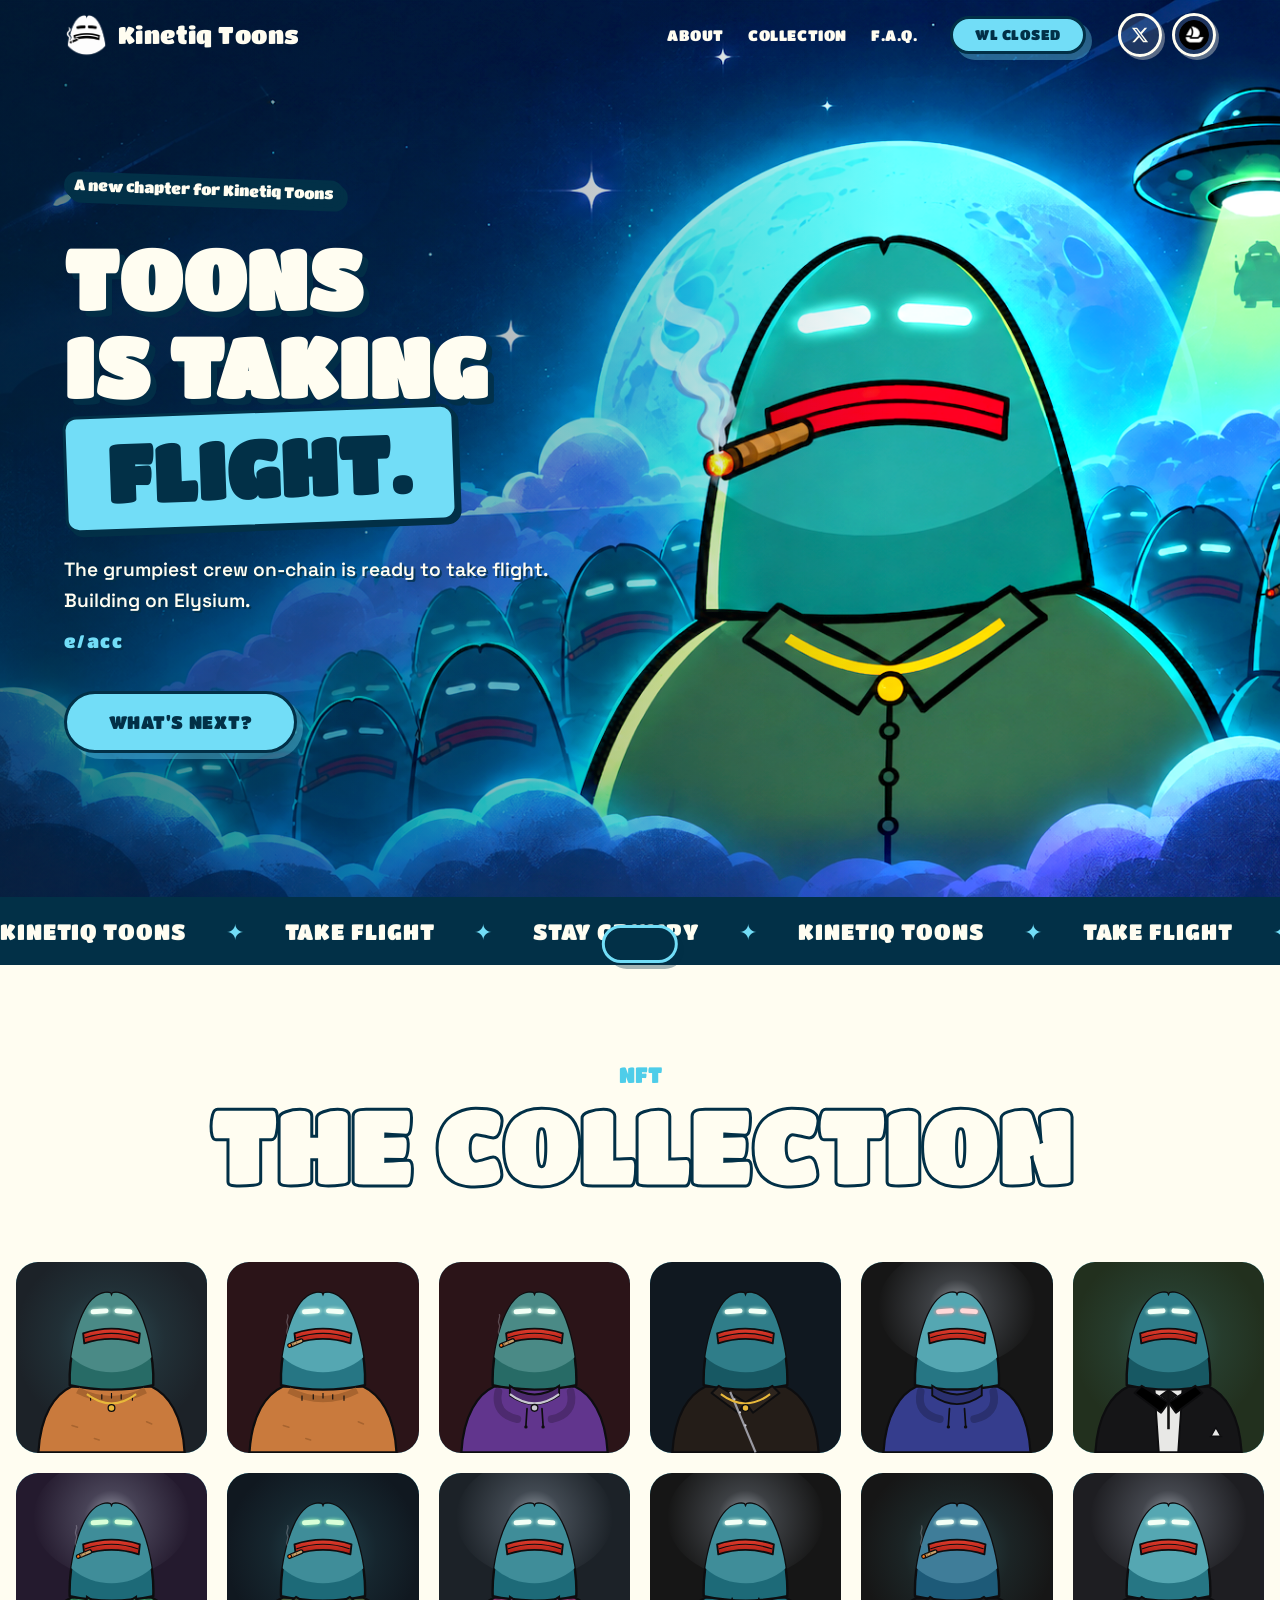
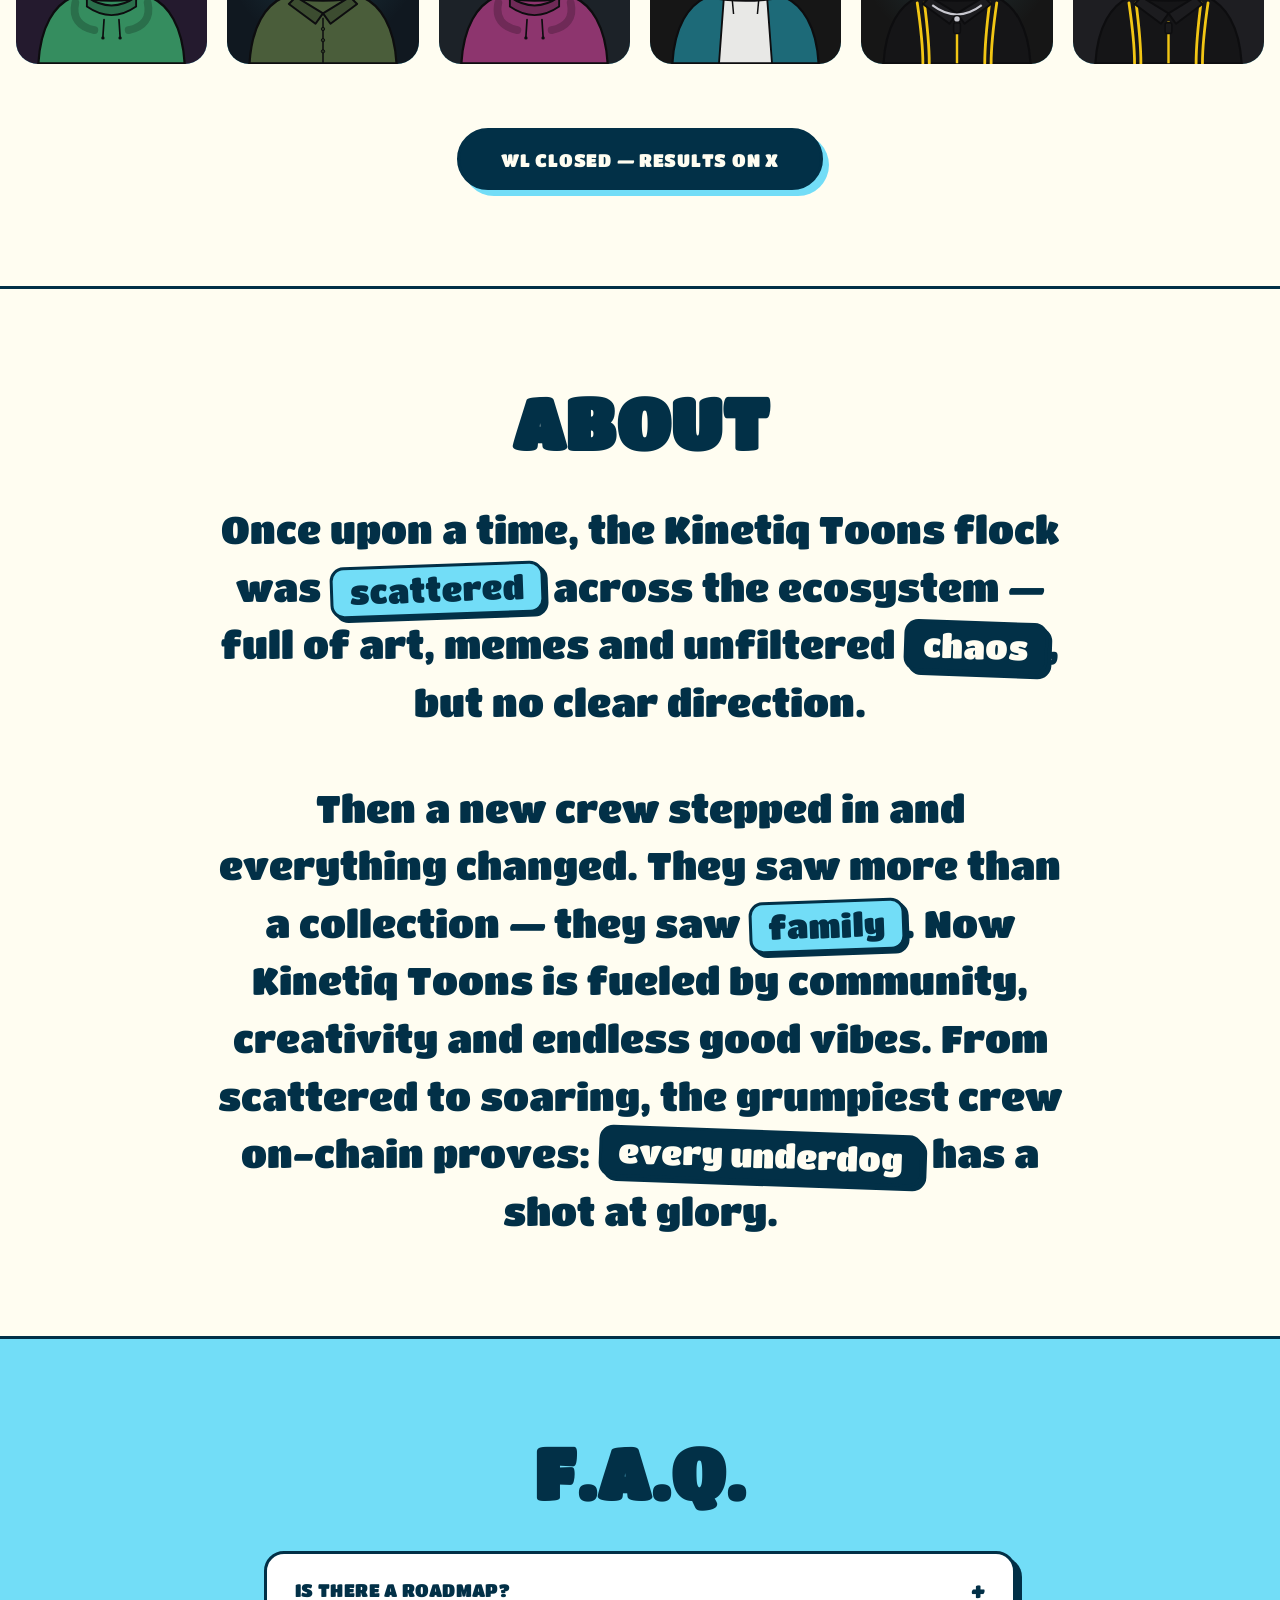
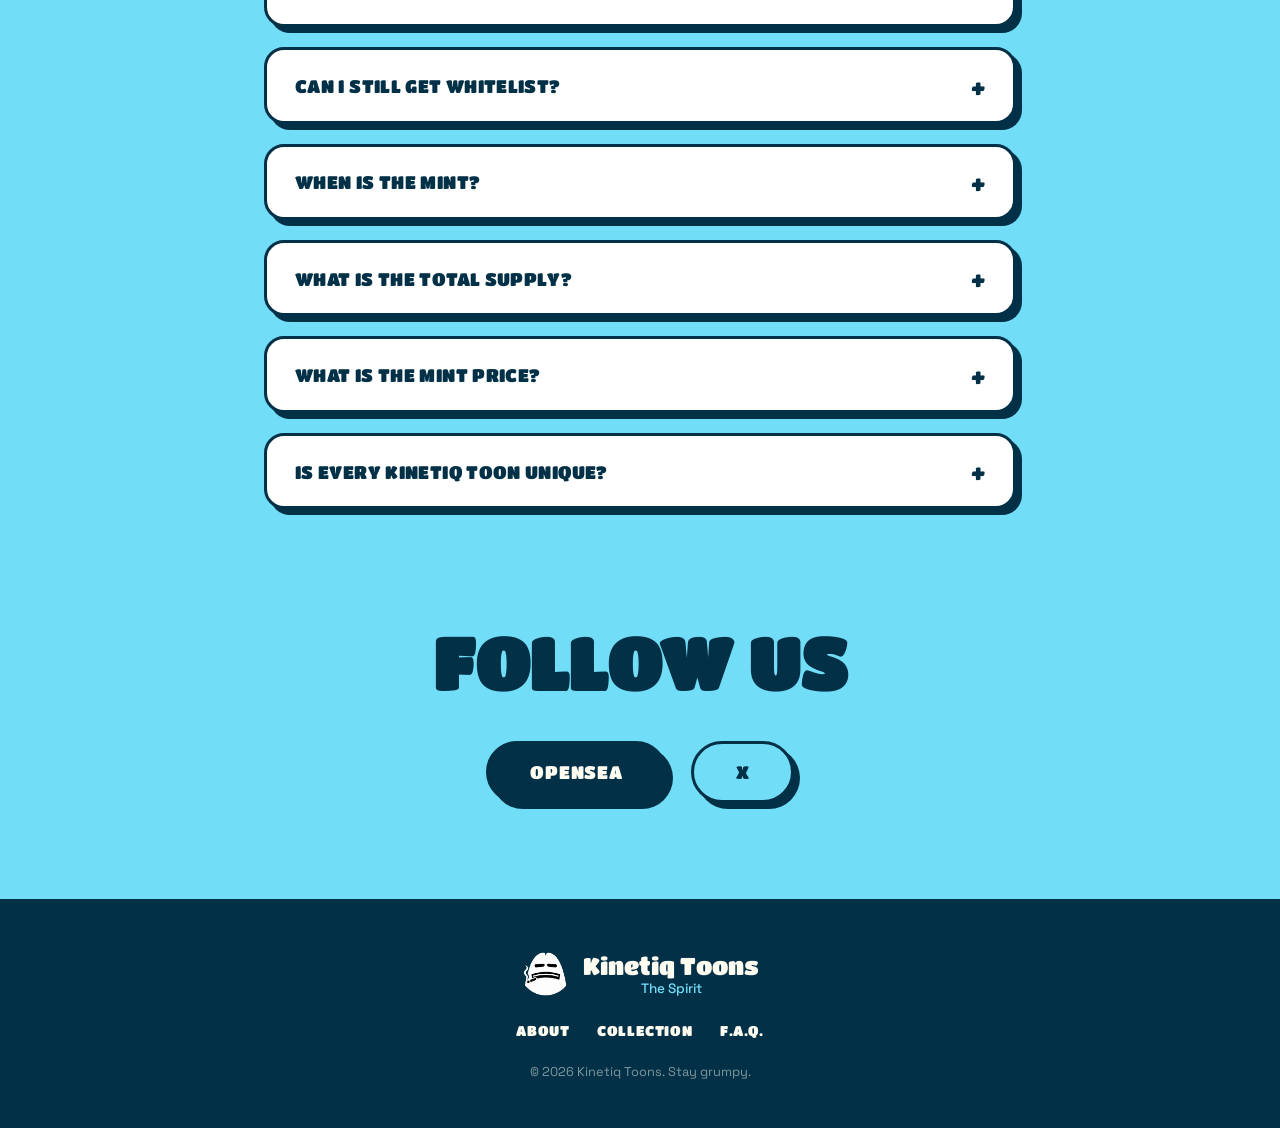
==== commit 3be9ff68: "Close WL applications — replace form with closed page, update CTAs and FAQ" ====
--- a/index.html
+++ b/index.html
@@ -25,7 +25,7 @@
         <a href="#collection" class="nav-link">Collection</a>
         <a href="#faq" class="nav-link">F.A.Q.</a>
       </nav>
-      <a href="apply.html" class="btn btn-primary btn-sm nav-cta">Get WL</a>
+      <a href="apply.html" class="btn btn-primary btn-sm nav-cta">WL Closed</a>
       <div class="nav-socials">
         <a href="https://x.com/KToonsNFT" target="_blank" rel="noopener" class="nav-icon" aria-label="X / Twitter">
           <svg viewBox="0 0 24 24" width="18" height="18" fill="currentColor" aria-hidden="true"><path d="M18.244 2.25h3.308l-7.227 8.26 8.502 11.24H16.17l-5.214-6.817L4.99 21.75H1.68l7.73-8.835L1.254 2.25H8.08l4.713 6.231zm-1.161 17.52h1.833L7.084 4.126H5.117z"/></svg>
@@ -91,7 +91,7 @@
           <div class="nft-tile"><img src="assets/collection/1.svg" alt="Kinetiq Toon sneak peek" loading="lazy"></div>
         </div>
         <div class="collection-cta">
-          <a href="apply.html" class="btn btn-navy btn-lg">Apply for WL</a>
+          <a href="https://x.com/KToonsNFT" target="_blank" rel="noopener" class="btn btn-navy btn-lg">WL Closed — Results on X</a>
         </div>
       </div>
     </section>
@@ -126,7 +126,7 @@
         </details>
         <details class="faq-item">
           <summary>Can I still get whitelist?</summary>
-          <p>Yes, you can currently get a WL and that will allow you to participate in the mint.</p>
+          <p>No — WL applications are now closed. Results will be announced on X, and WL holders will be able to participate in the mint.</p>
         </details>
         <details class="faq-item">
           <summary>When is the mint?</summary>
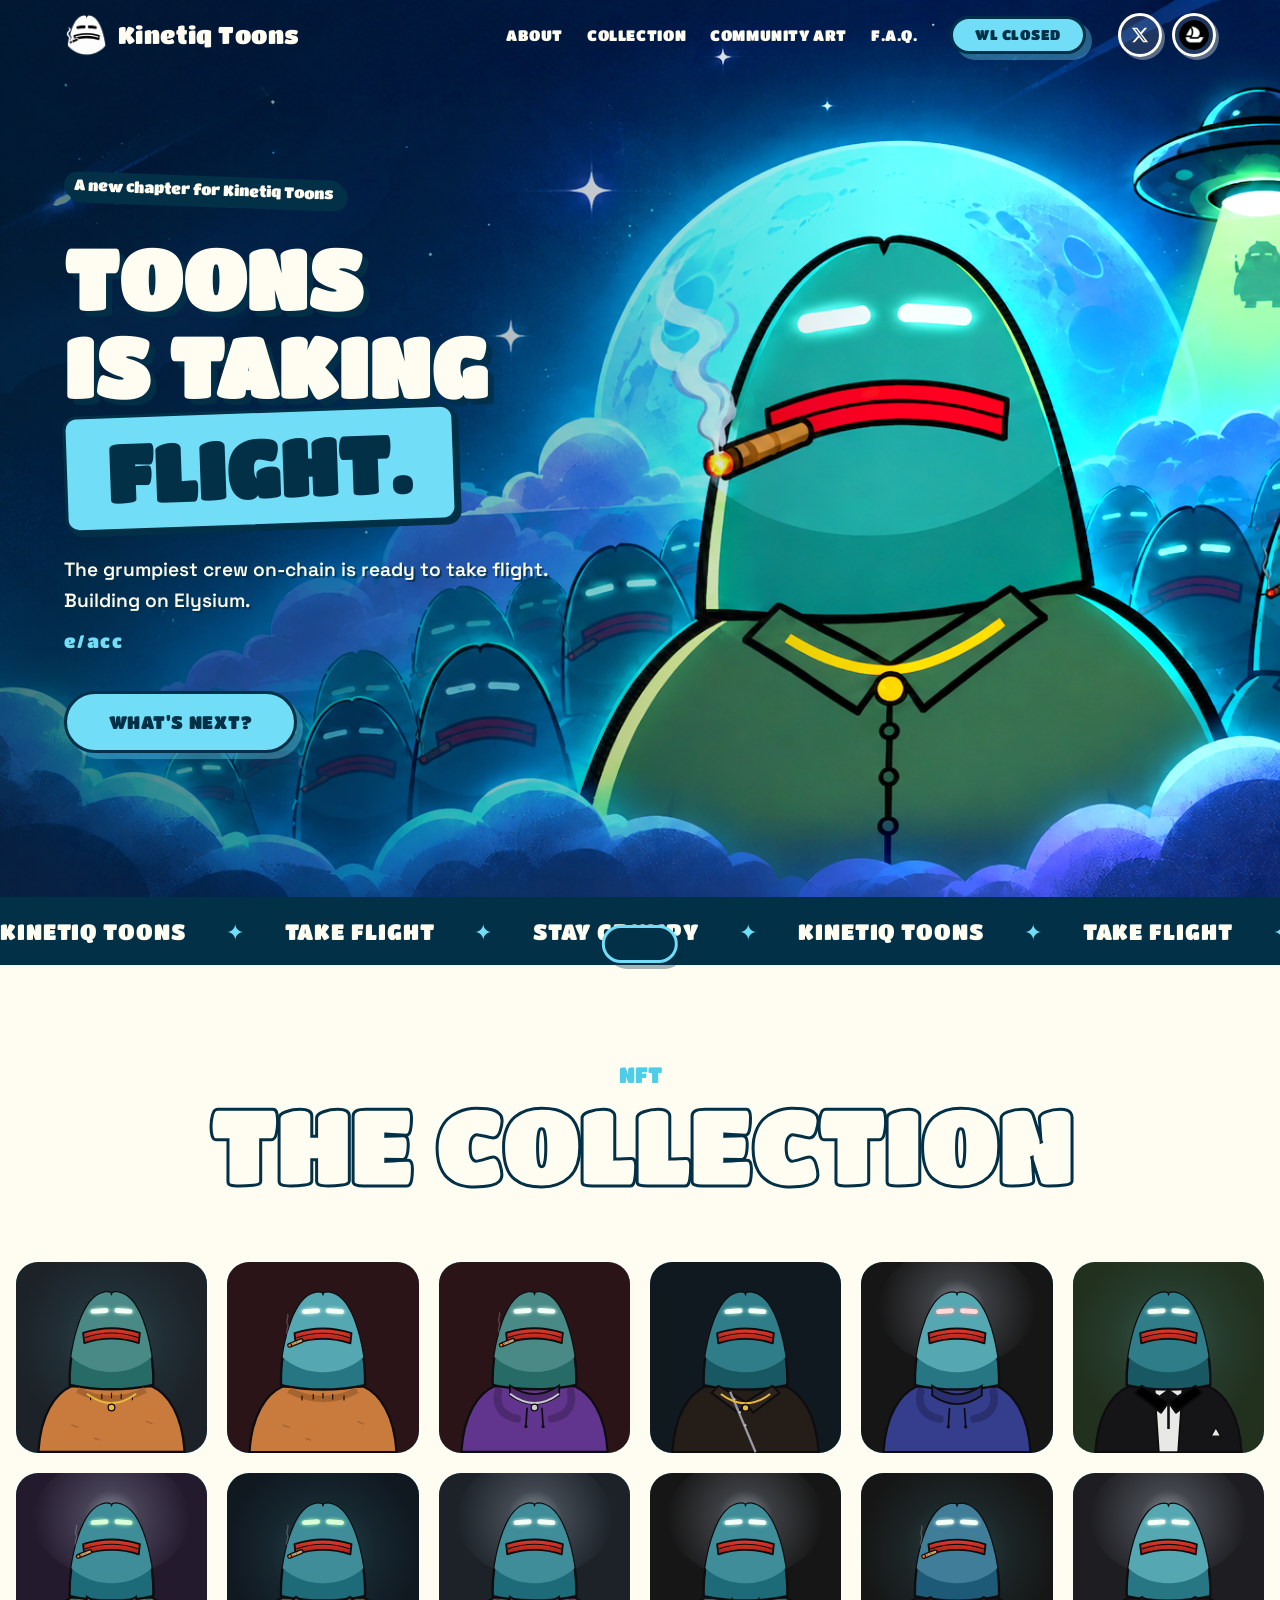
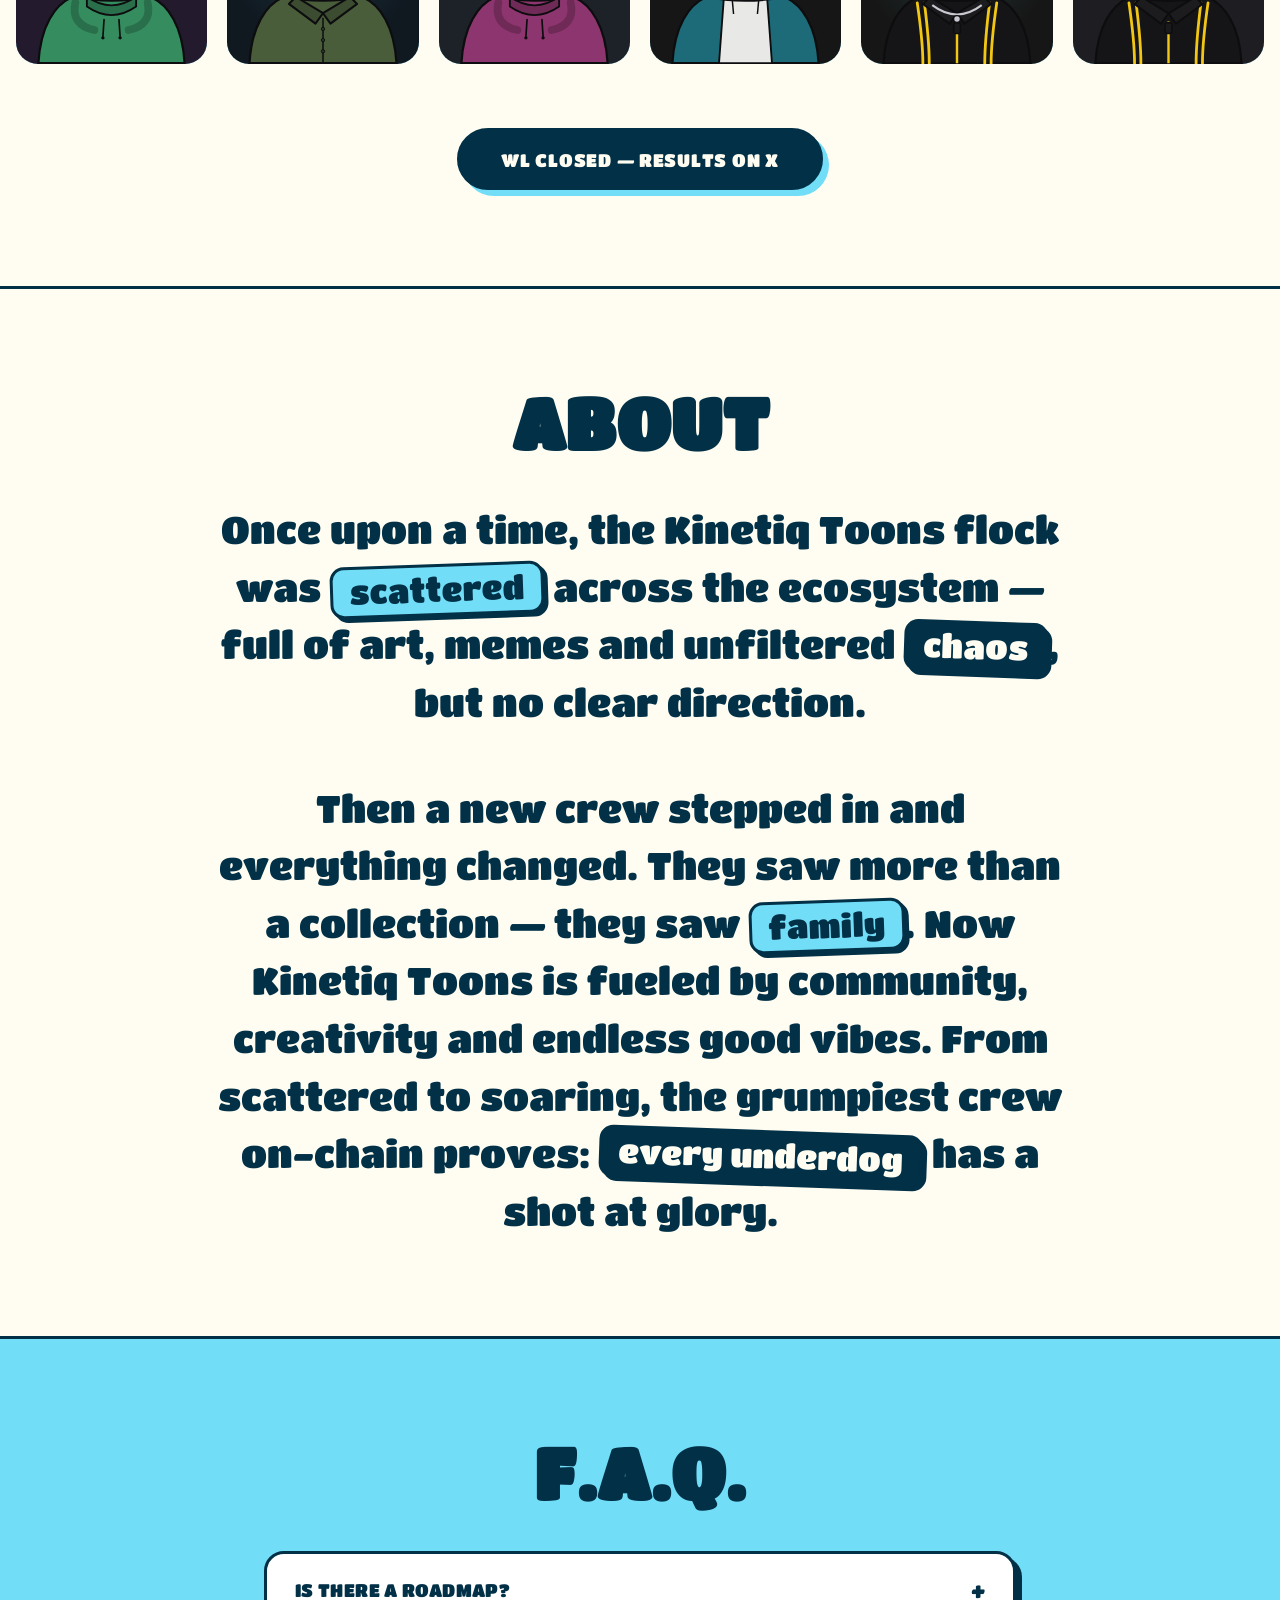
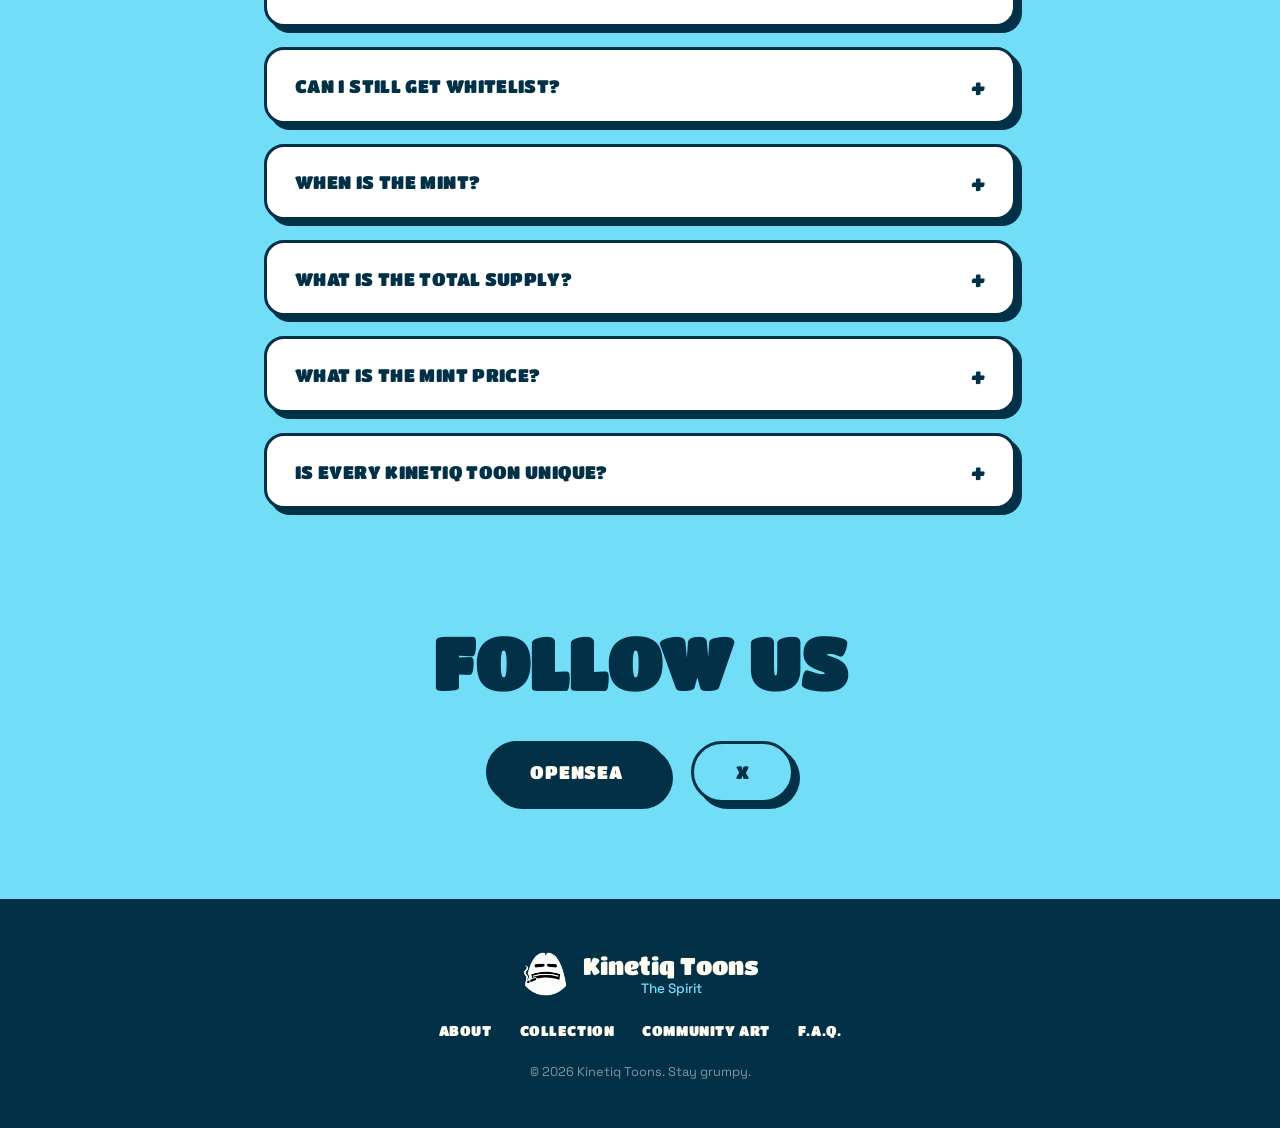
==== commit c91aa0ec: "Add Community Art gallery page — 77 competition entries from X" ====
--- a/index.html
+++ b/index.html
@@ -23,6 +23,7 @@
       <nav class="nav-links">
         <a href="#about" class="nav-link">About</a>
         <a href="#collection" class="nav-link">Collection</a>
+        <a href="art.html" class="nav-link">Community Art</a>
         <a href="#faq" class="nav-link">F.A.Q.</a>
       </nav>
       <a href="apply.html" class="btn btn-primary btn-sm nav-cta">WL Closed</a>
@@ -173,6 +174,7 @@
       <div class="footer-links">
         <a href="#about">About</a>
         <a href="#collection">Collection</a>
+        <a href="art.html">Community Art</a>
         <a href="#faq">F.A.Q.</a>
       </div>
       <p class="footer-note">© 2026 Kinetiq Toons. Stay grumpy.</p>
--- a/styles.css
+++ b/styles.css
@@ -855,12 +855,86 @@
 }
 .toast.show { transform: translate(-50%, 0); }
 
+/* ===== Community Art page ===== */
+.art-hero {
+  max-width: 900px;
+  margin: 0 auto;
+  padding: 6rem 1.5rem 3.5rem;
+  text-align: center;
+}
+.art-hero .apply-eyebrow { justify-content: center; }
+.art-hero .apply-title { margin-bottom: 1.5rem; }
+.art-hero-sub {
+  font-size: 1.1rem;
+  line-height: 1.6;
+  color: rgba(255, 253, 241, 0.8);
+  max-width: 560px;
+  margin: 0 auto;
+}
+.art-count {
+  display: inline-block;
+  margin-top: 1.75rem;
+  font-family: var(--font-display);
+  font-size: 0.95rem;
+  text-transform: uppercase;
+  letter-spacing: 0.08em;
+  color: var(--navy);
+  background: var(--sky);
+  border-radius: 999px;
+  padding: 0.6rem 1.6rem;
+  box-shadow: 4px 4px 0 rgba(114, 221, 247, 0.25);
+}
+.art-grid {
+  max-width: 1600px;
+  margin: 0 auto;
+  padding: 0 1.5rem 6rem;
+  display: grid;
+  grid-template-columns: repeat(6, 1fr);
+  gap: 1.25rem;
+}
+.art-thumb {
+  position: relative;
+  display: block;
+  aspect-ratio: 1 / 1;
+  border-radius: 22px;
+  overflow: hidden;
+  border: 2px solid rgba(114, 221, 247, 0.2);
+  background: rgba(114, 221, 247, 0.06);
+  transition: transform 0.2s ease, border-color 0.2s ease;
+}
+.art-thumb:hover {
+  transform: translateY(-6px) rotate(-1deg);
+  border-color: var(--sky);
+}
+.art-thumb img {
+  width: 100%;
+  height: 100%;
+  object-fit: cover;
+  display: block;
+  transition: transform 0.25s ease;
+}
+.art-thumb:hover img { transform: scale(1.07) rotate(2deg); }
+.art-thumb-handle {
+  position: absolute;
+  left: 0;
+  right: 0;
+  bottom: 0;
+  padding: 1.8rem 0.9rem 0.65rem;
+  font-size: 0.85rem;
+  font-weight: 600;
+  color: var(--cream);
+  background: linear-gradient(transparent, rgba(2, 27, 39, 0.9));
+  pointer-events: none;
+}
+
 /* ===== Responsive ===== */
 @media (max-width: 1100px) {
   .collection-grid { grid-template-columns: repeat(4, 1fr); }
+  .art-grid { grid-template-columns: repeat(4, 1fr); }
 }
 @media (max-width: 900px) {
   .collection-grid { grid-template-columns: repeat(3, 1fr); gap: 0.9rem; }
+  .art-grid { grid-template-columns: repeat(3, 1fr); gap: 0.9rem; }
   .collection-inner { padding: 4rem 0.9rem; }
   .section-inner { padding: 4rem 1.25rem; }
   .faq .section-inner { padding-bottom: 2rem; }
@@ -875,6 +949,8 @@
 }
 @media (max-width: 560px) {
   .collection-grid { grid-template-columns: repeat(2, 1fr); }
+  .art-grid { grid-template-columns: repeat(2, 1fr); gap: 0.75rem; }
+  .art-hero { padding: 4rem 1.25rem 2.5rem; }
   .collection-heading { -webkit-text-stroke: 2px var(--navy); }
   .collection-cta { margin-top: 2.5rem; }
   .nav-inner { padding: 0.7rem 1rem; gap: 1rem; }
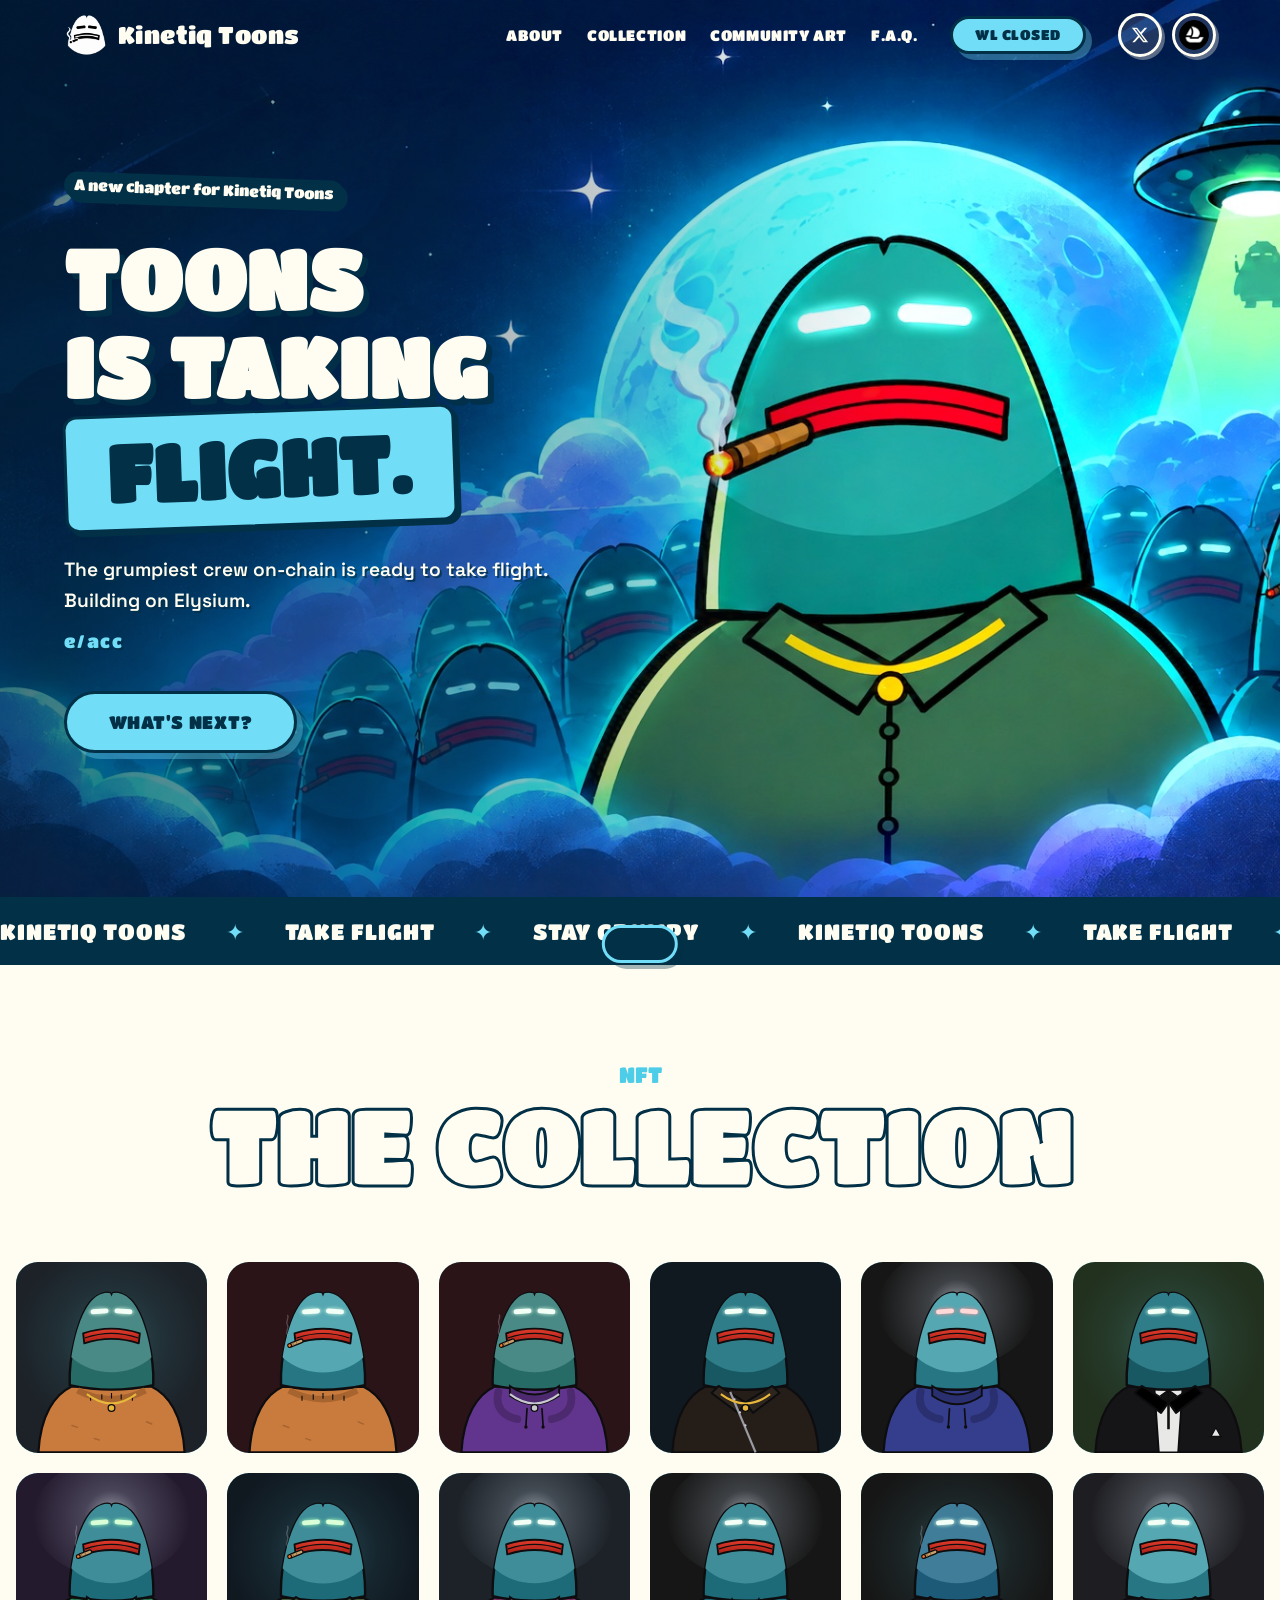
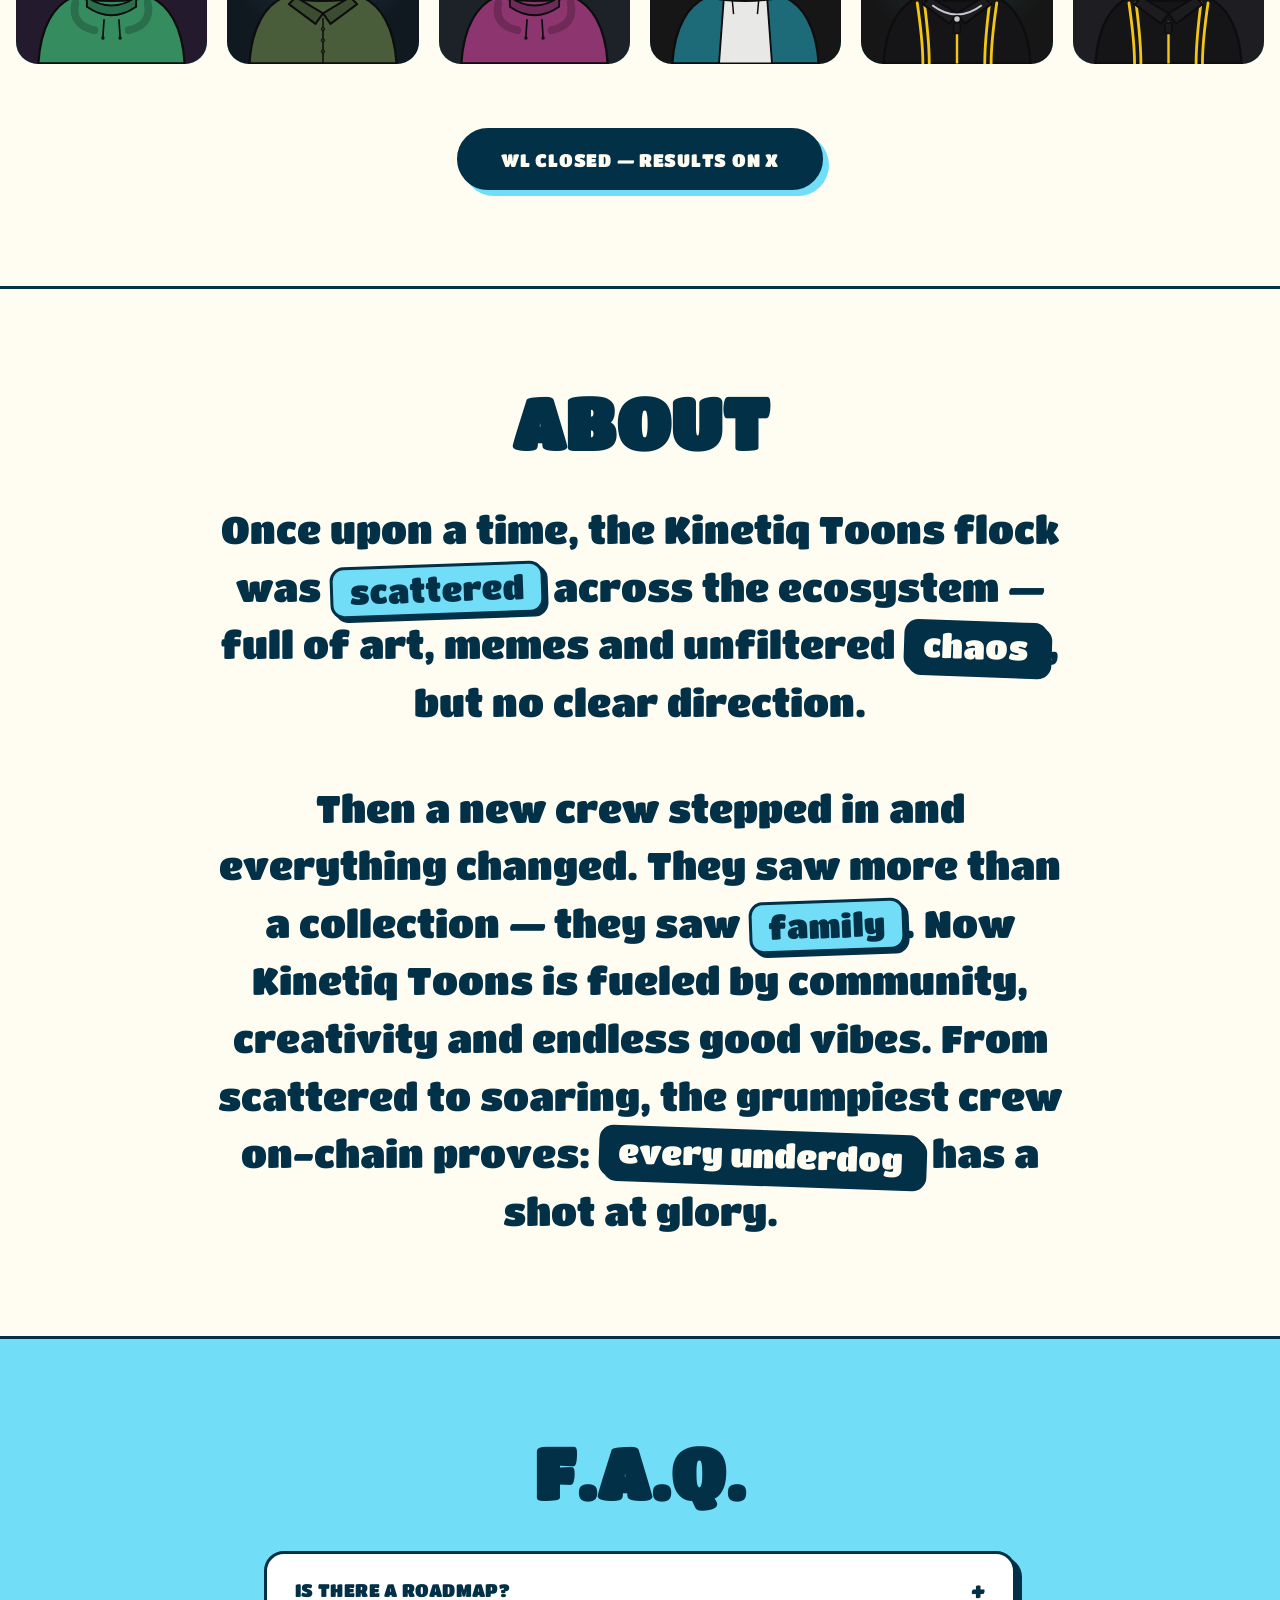
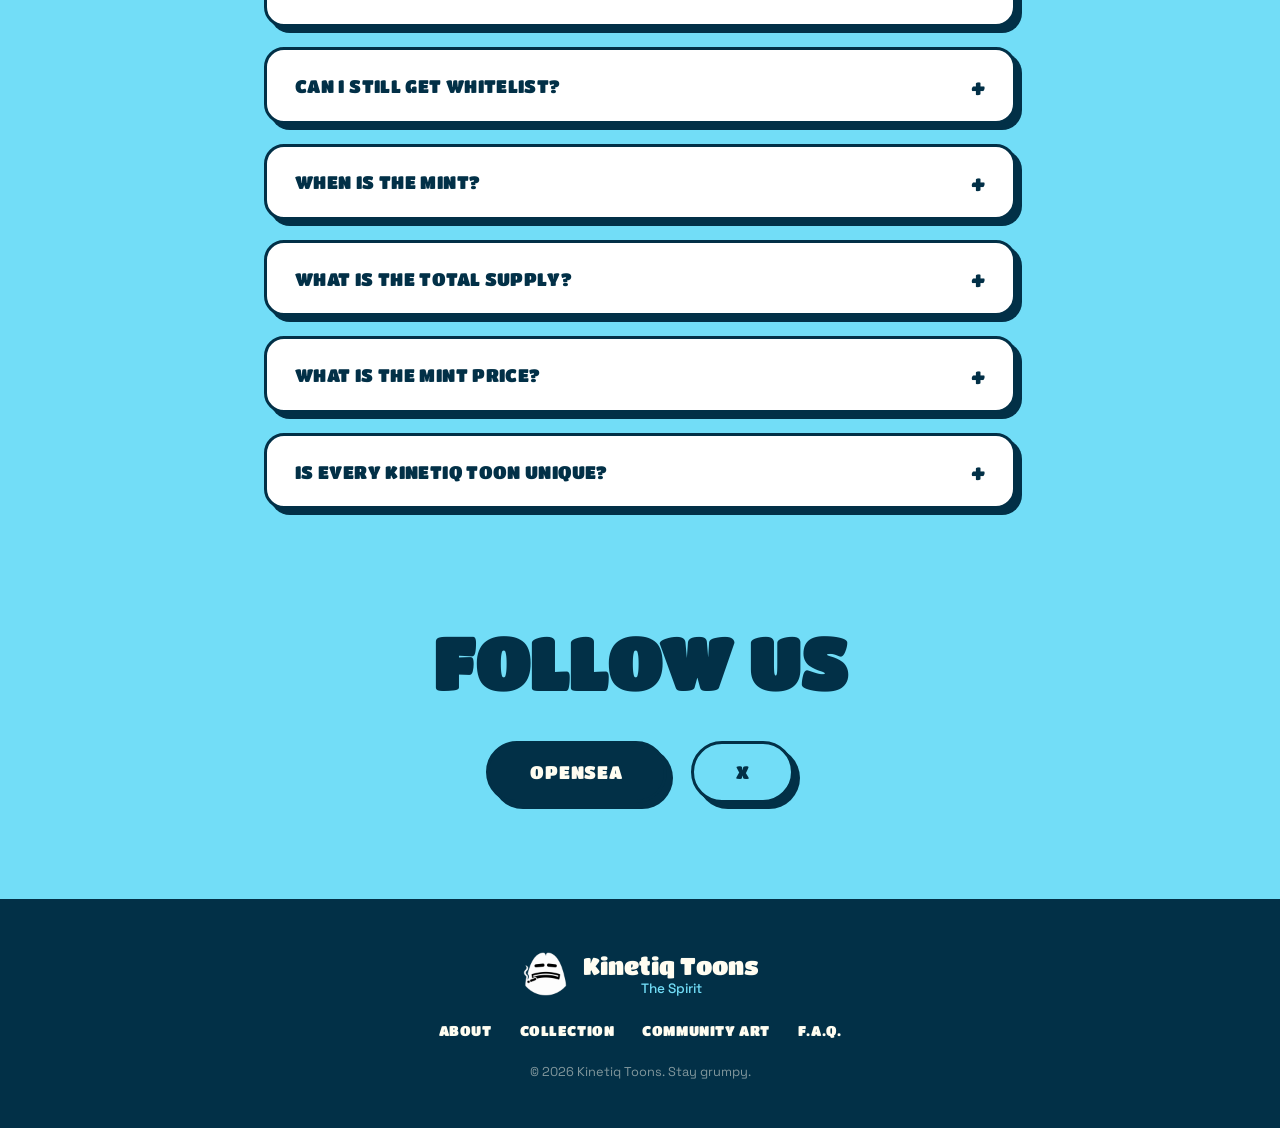
==== commit 02e7757a: "Optimize site speed — compress art images (22MB→6.6MB), hero PNG→JPG, shrink logos, preload hero" ====
--- a/index.html
+++ b/index.html
@@ -6,6 +6,7 @@
   <title>Kinetiq Toons — Take Flight</title>
   <meta name="description" content="The grumpiest crew on-chain is ready to take flight. Building on Elysium.">
   <link rel="icon" type="image/png" href="assets/kftoons-logo.png">
+  <link rel="preload" as="image" href="assets/hero-art.jpg">
   <link rel="preconnect" href="https://fonts.googleapis.com">
   <link rel="preconnect" href="https://fonts.gstatic.com" crossorigin>
   <link href="https://fonts.googleapis.com/css2?family=Titan+One&family=Space+Grotesk:wght@400;500;600;700&display=swap" rel="stylesheet">
--- a/styles.css
+++ b/styles.css
@@ -184,7 +184,7 @@
 /* ===== Hero ===== */
 .hero {
   position: relative;
-  background: url("assets/hero-art.png") center / cover no-repeat;
+  background: url("assets/hero-art.jpg") center / cover no-repeat;
   border-bottom: var(--border);
   min-height: 100vh;
   display: flex;
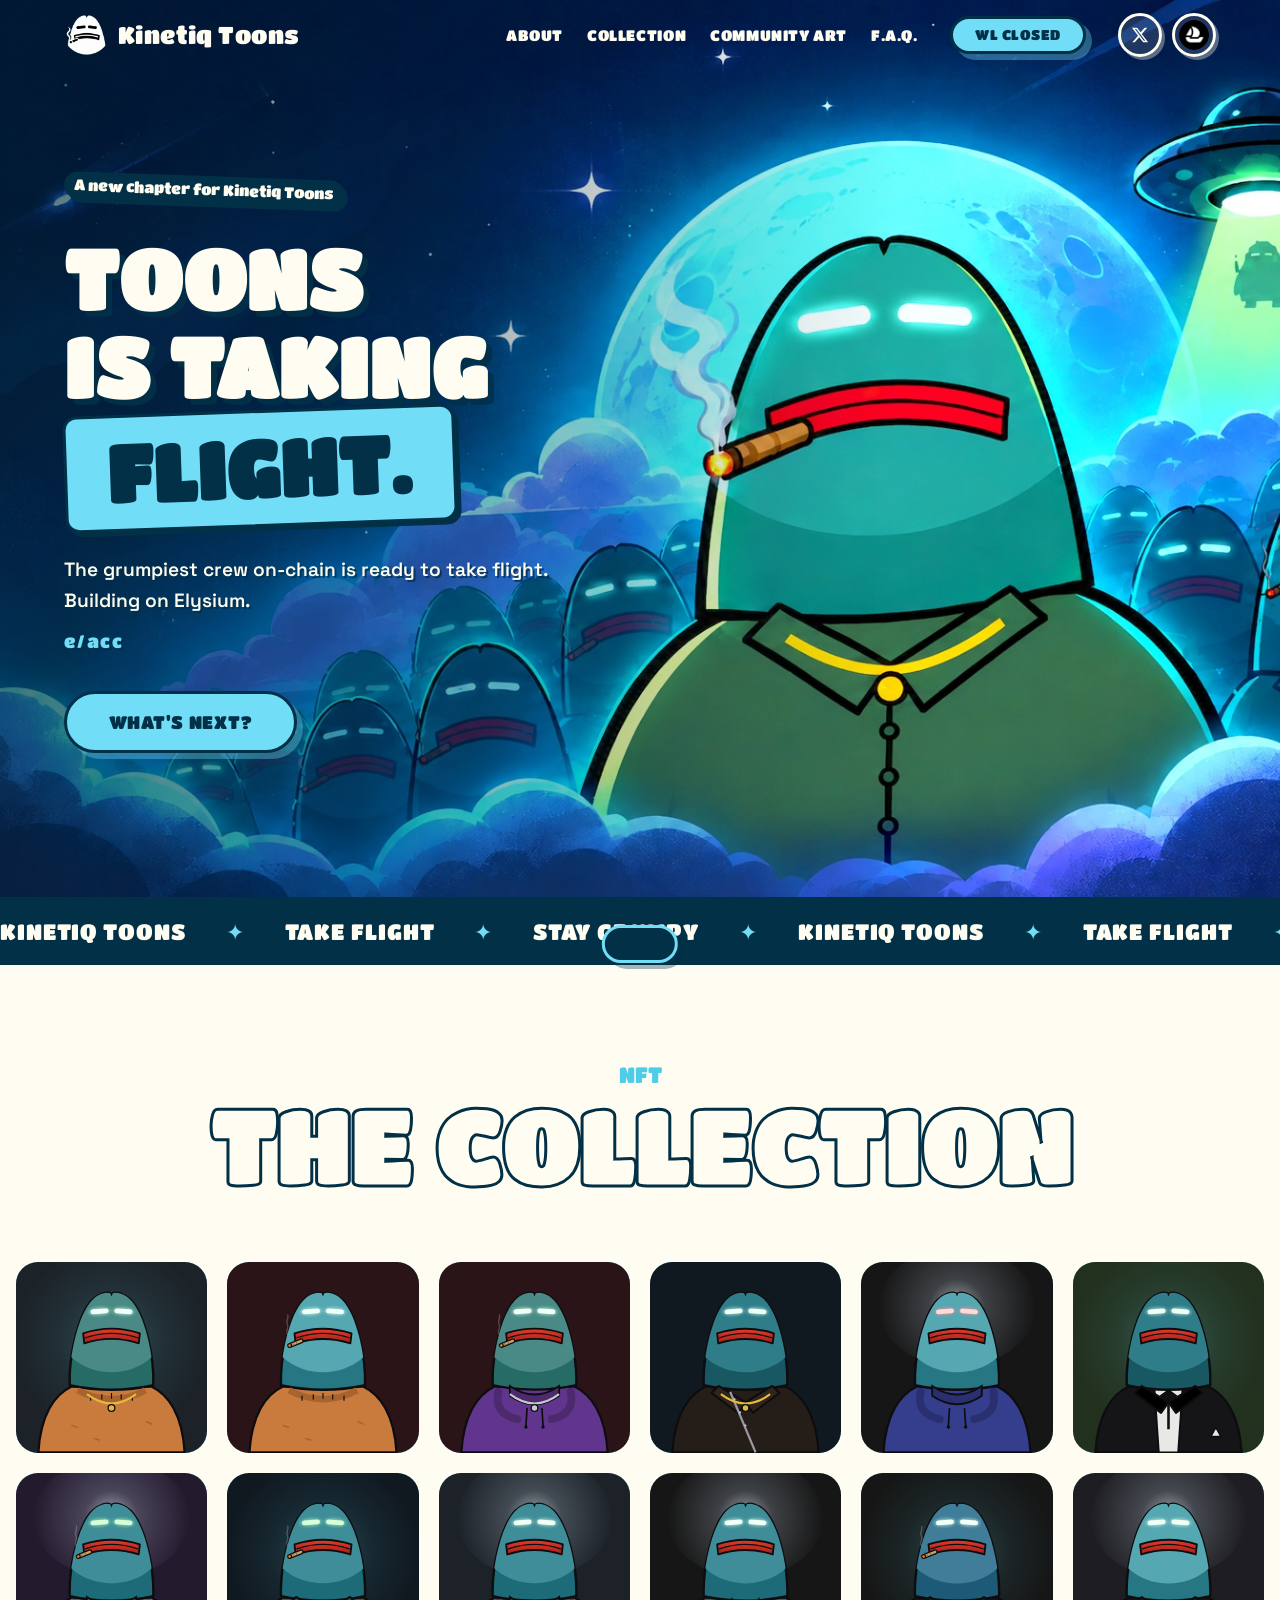
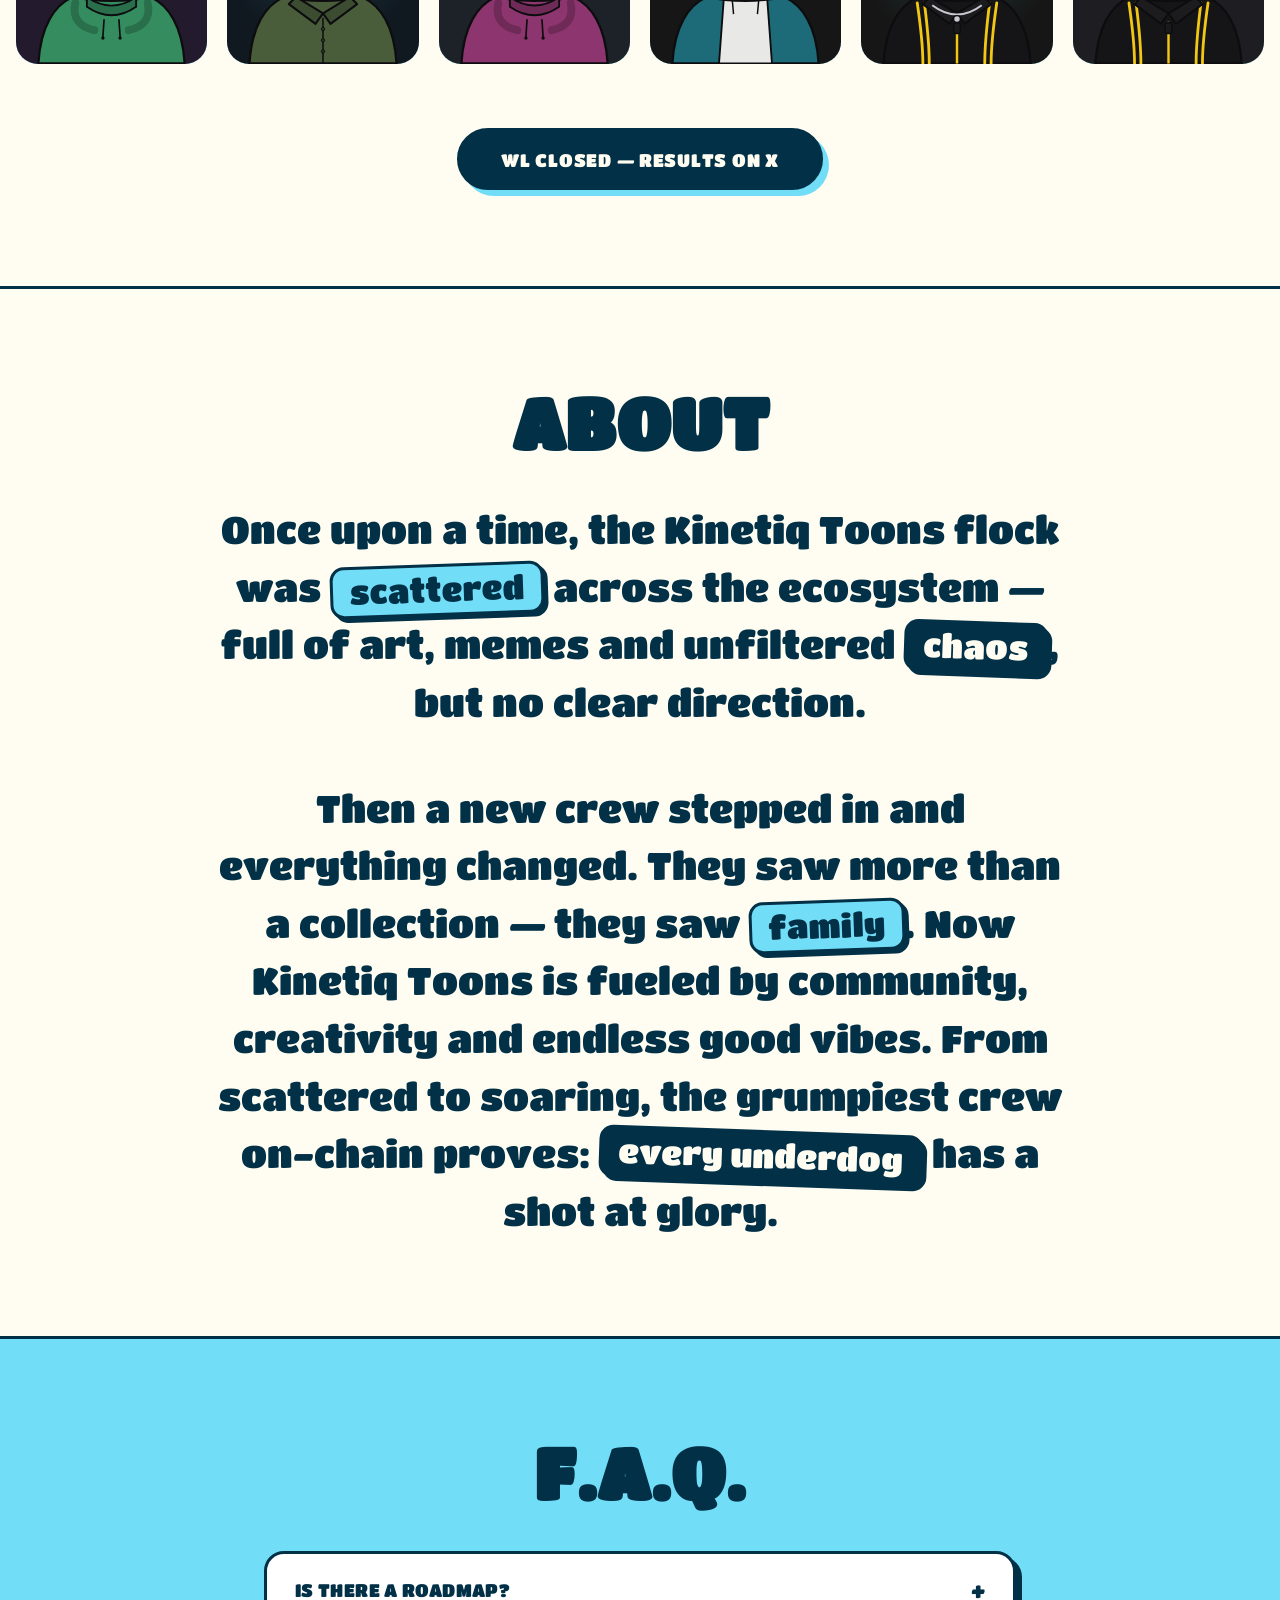
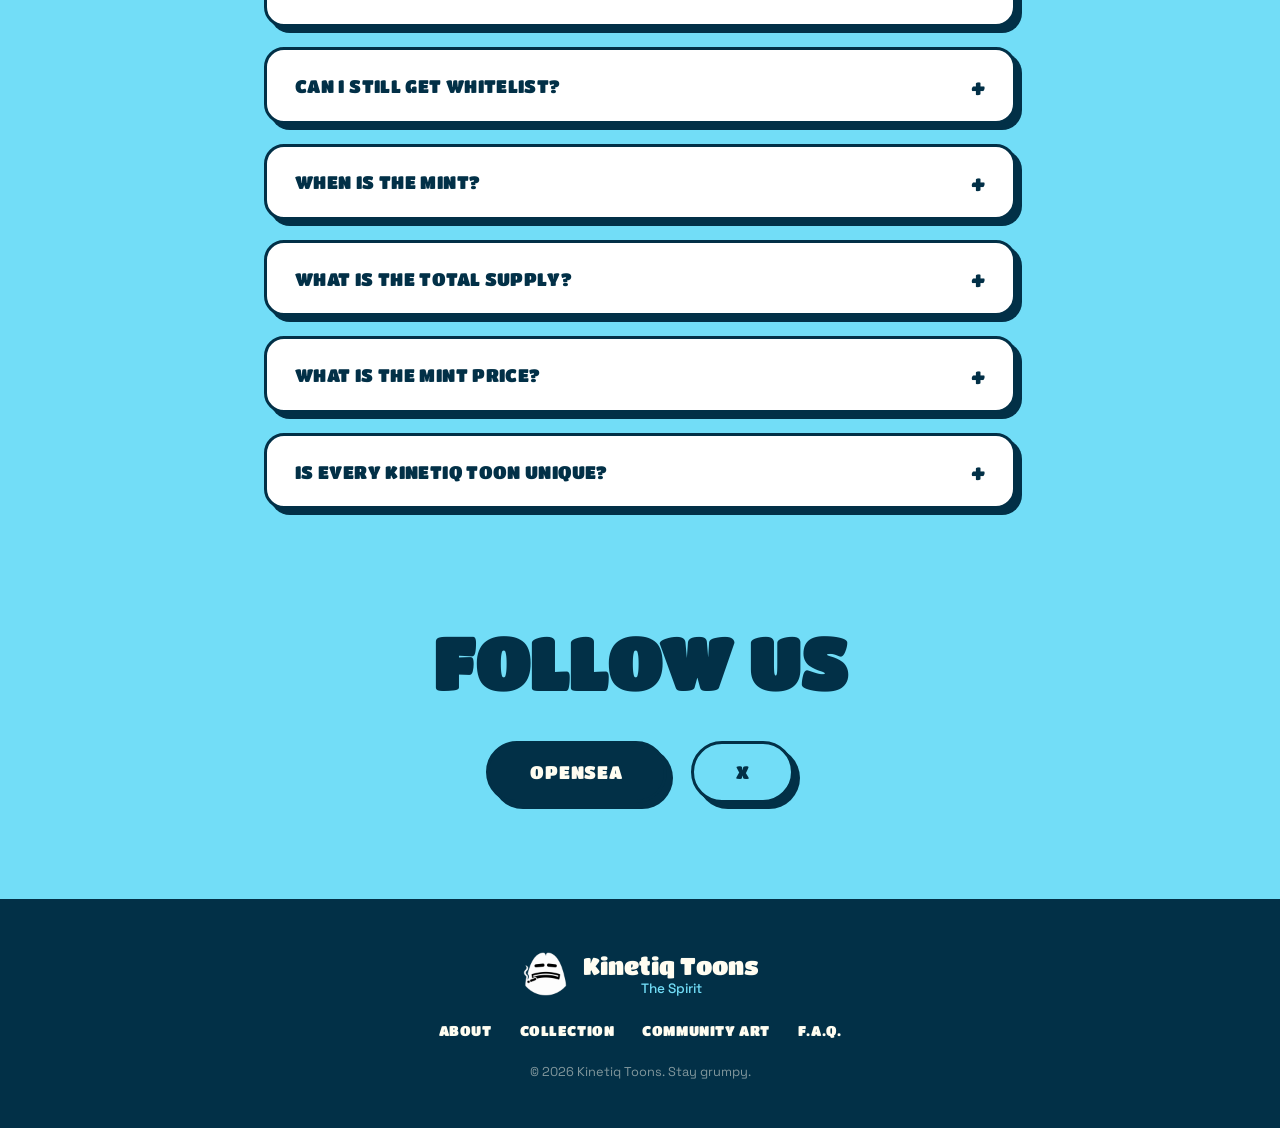
==== commit 43b75298: "Add mobile hamburger menu for nav links" ====
--- a/index.html
+++ b/index.html
@@ -10,7 +10,7 @@
   <link rel="preconnect" href="https://fonts.googleapis.com">
   <link rel="preconnect" href="https://fonts.gstatic.com" crossorigin>
   <link href="https://fonts.googleapis.com/css2?family=Titan+One&family=Space+Grotesk:wght@400;500;600;700&display=swap" rel="stylesheet">
-  <link rel="stylesheet" href="styles.css">
+  <link rel="stylesheet" href="styles.css?v=4">
 </head>
 <body>
 
@@ -36,6 +36,9 @@
           <img src="assets/opensea-logo.png" alt="" class="nav-icon-img">
         </a>
       </div>
+      <button type="button" class="nav-toggle" aria-label="Menu" aria-expanded="false">
+        <span></span><span></span><span></span>
+      </button>
     </div>
   </header>
 
@@ -186,6 +189,16 @@
   <div class="toast" id="toast" role="status"></div>
 
   <script>
+    var navToggle = document.querySelector('.nav-toggle');
+    var navLinks = document.querySelector('.nav-links');
+    navToggle.addEventListener('click', function () {
+      var open = navLinks.classList.toggle('open');
+      navToggle.setAttribute('aria-expanded', open);
+    });
+    navLinks.querySelectorAll('a').forEach(function (a) {
+      a.addEventListener('click', function () { navLinks.classList.remove('open'); });
+    });
+
     var toast = document.getElementById('toast');
     var toastTimer;
     document.querySelectorAll('[data-soon]').forEach(function (a) {
--- a/styles.css
+++ b/styles.css
@@ -124,6 +124,24 @@
 }
 .nav-link:hover { color: var(--sky-deep); transform: rotate(-2deg); }
 .nav-cta { flex-shrink: 0; }
+.nav-toggle {
+  display: none;
+  background: none;
+  border: none;
+  cursor: pointer;
+  padding: 0.4rem;
+  flex-shrink: 0;
+}
+.nav-toggle span {
+  display: block;
+  width: 24px;
+  height: 3px;
+  margin: 5px 0;
+  border-radius: 2px;
+  background: var(--navy);
+}
+.nav-overlay .nav-toggle span,
+.nav-dark .nav-toggle span { background: var(--cream); }
 .nav-socials { display: flex; gap: 0.6rem; align-items: center; }
 .nav-icon {
   display: inline-flex;
@@ -944,8 +962,31 @@
   .apply-panel { padding: 1.75rem; min-height: 0; }
   .hero { min-height: 92vh; background-position: 68% center; }
   .hero-inner { padding: 7rem 1.25rem 4rem; }
-  .nav-links, .nav-socials { display: none; }
+  .nav-socials { display: none; }
   .nav-cta { margin-left: auto; }
+  .nav-toggle { display: block; }
+  .nav-links {
+    display: none;
+    position: absolute;
+    top: 100%;
+    left: 0;
+    right: 0;
+    flex-direction: column;
+    align-items: flex-start;
+    gap: 1.1rem;
+    margin-left: 0;
+    padding: 1.25rem 1.5rem 1.6rem;
+    background: var(--cream);
+    border-bottom: var(--border);
+  }
+  .nav-links.open { display: flex; }
+  .nav-overlay .nav-links,
+  .nav-dark .nav-links {
+    background: var(--navy);
+    border-bottom: 2px solid rgba(114, 221, 247, 0.2);
+  }
+  .nav-overlay .nav-links .nav-link,
+  .nav-dark .nav-links .nav-link { color: var(--cream); }
 }
 @media (max-width: 560px) {
   .collection-grid { grid-template-columns: repeat(2, 1fr); }
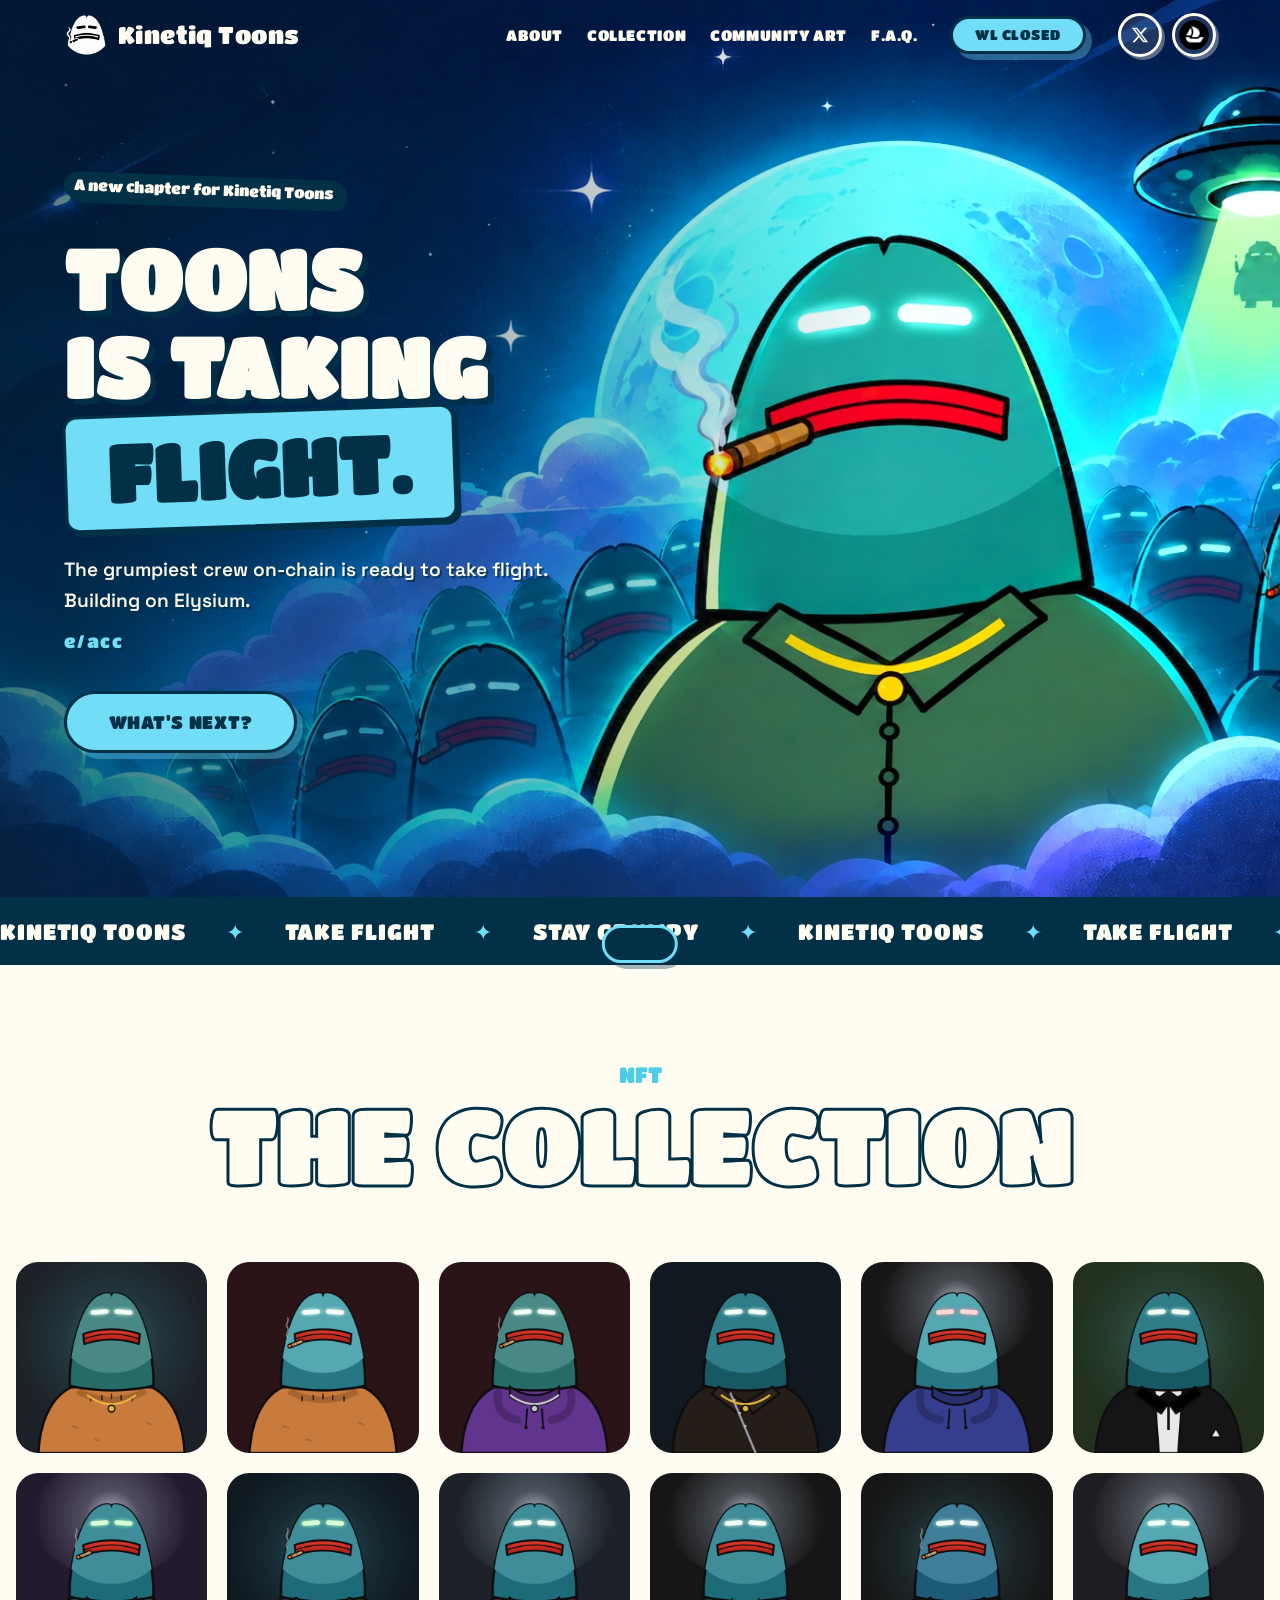
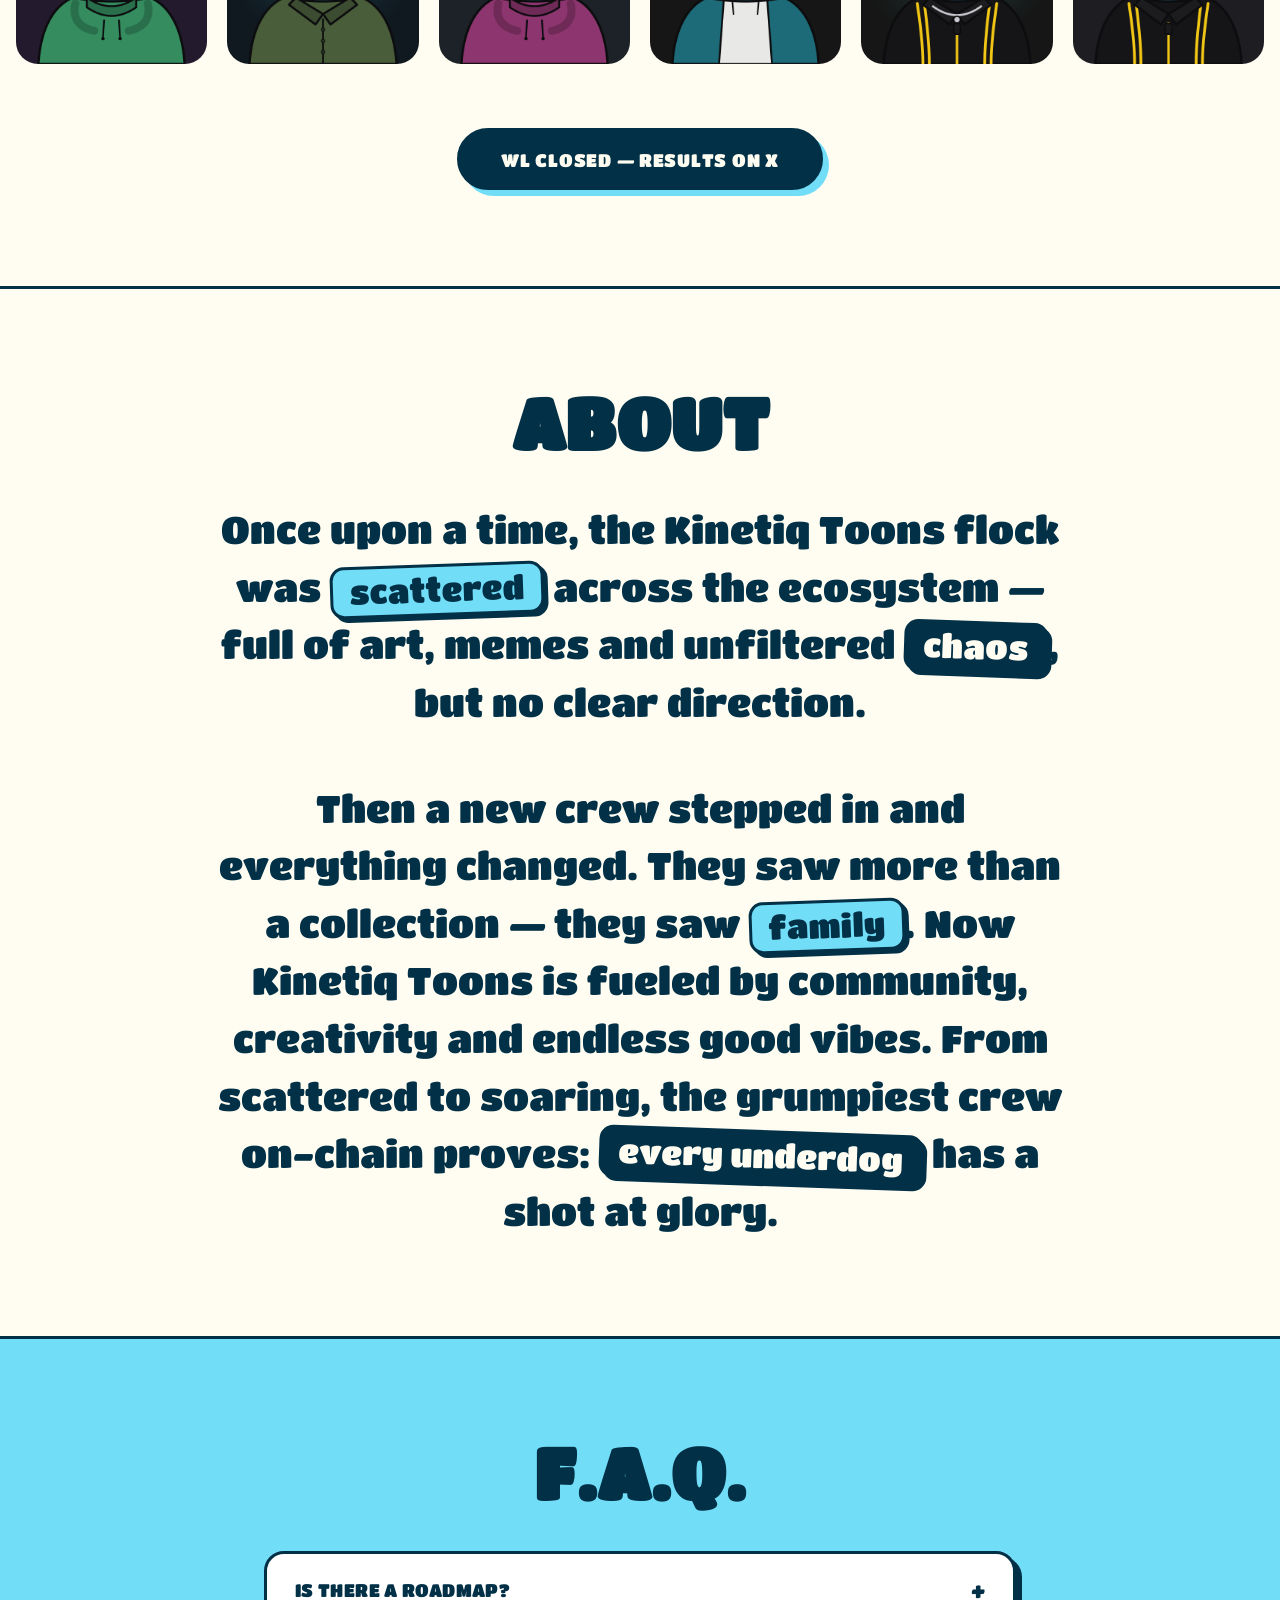
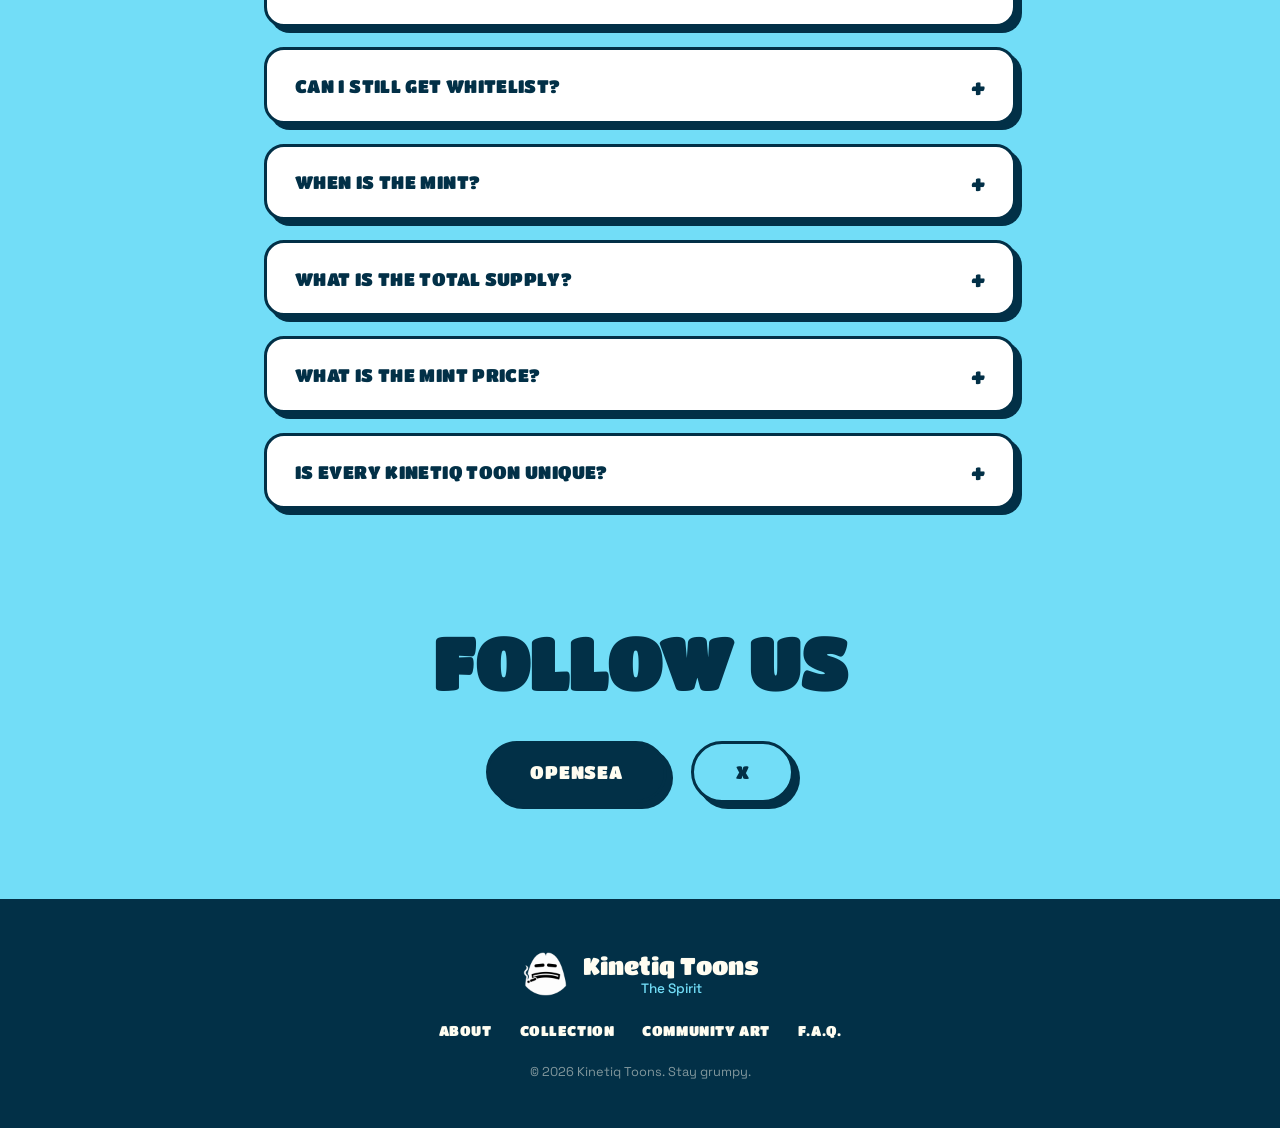
==== commit c85be5d9: "Link OpenSea icon and button to live collection page" ====
--- a/index.html
+++ b/index.html
@@ -32,7 +32,7 @@
         <a href="https://x.com/KToonsNFT" target="_blank" rel="noopener" class="nav-icon" aria-label="X / Twitter">
           <svg viewBox="0 0 24 24" width="18" height="18" fill="currentColor" aria-hidden="true"><path d="M18.244 2.25h3.308l-7.227 8.26 8.502 11.24H16.17l-5.214-6.817L4.99 21.75H1.68l7.73-8.835L1.254 2.25H8.08l4.713 6.231zm-1.161 17.52h1.833L7.084 4.126H5.117z"/></svg>
         </a>
-        <a href="#" class="nav-icon nav-icon-opensea" aria-label="OpenSea" data-soon="Minting page dropping soon!">
+        <a href="https://opensea.io/collection/kinetiqtoons/overview" target="_blank" rel="noopener" class="nav-icon nav-icon-opensea" aria-label="OpenSea">
           <img src="assets/opensea-logo.png" alt="" class="nav-icon-img">
         </a>
       </div>
@@ -82,18 +82,18 @@
         <span class="collection-label">NFT</span>
         <h2 class="collection-heading">The Collection</h2>
         <div class="collection-grid">
-          <div class="nft-tile"><img src="assets/collection/112.svg" alt="Kinetiq Toon sneak peek" loading="lazy"></div>
-          <div class="nft-tile"><img src="assets/collection/9.svg" alt="Kinetiq Toon sneak peek" loading="lazy"></div>
-          <div class="nft-tile"><img src="assets/collection/5.svg" alt="Kinetiq Toon sneak peek" loading="lazy"></div>
-          <div class="nft-tile"><img src="assets/collection/7.svg" alt="Kinetiq Toon sneak peek" loading="lazy"></div>
-          <div class="nft-tile"><img src="assets/collection/10.svg" alt="Kinetiq Toon sneak peek" loading="lazy"></div>
-          <div class="nft-tile"><img src="assets/collection/2.svg" alt="Kinetiq Toon sneak peek" loading="lazy"></div>
-          <div class="nft-tile"><img src="assets/collection/12.svg" alt="Kinetiq Toon sneak peek" loading="lazy"></div>
-          <div class="nft-tile"><img src="assets/collection/18.svg" alt="Kinetiq Toon sneak peek" loading="lazy"></div>
-          <div class="nft-tile"><img src="assets/collection/8.svg" alt="Kinetiq Toon sneak peek" loading="lazy"></div>
-          <div class="nft-tile"><img src="assets/collection/6.svg" alt="Kinetiq Toon sneak peek" loading="lazy"></div>
-          <div class="nft-tile"><img src="assets/collection/17.svg" alt="Kinetiq Toon sneak peek" loading="lazy"></div>
-          <div class="nft-tile"><img src="assets/collection/1.svg" alt="Kinetiq Toon sneak peek" loading="lazy"></div>
+          <div class="nft-tile"><img src="assets/collection/112.jpg" alt="Kinetiq Toon sneak peek" loading="lazy"></div>
+          <div class="nft-tile"><img src="assets/collection/9.jpg" alt="Kinetiq Toon sneak peek" loading="lazy"></div>
+          <div class="nft-tile"><img src="assets/collection/5.jpg" alt="Kinetiq Toon sneak peek" loading="lazy"></div>
+          <div class="nft-tile"><img src="assets/collection/7.jpg" alt="Kinetiq Toon sneak peek" loading="lazy"></div>
+          <div class="nft-tile"><img src="assets/collection/10.jpg" alt="Kinetiq Toon sneak peek" loading="lazy"></div>
+          <div class="nft-tile"><img src="assets/collection/2.jpg" alt="Kinetiq Toon sneak peek" loading="lazy"></div>
+          <div class="nft-tile"><img src="assets/collection/12.jpg" alt="Kinetiq Toon sneak peek" loading="lazy"></div>
+          <div class="nft-tile"><img src="assets/collection/18.jpg" alt="Kinetiq Toon sneak peek" loading="lazy"></div>
+          <div class="nft-tile"><img src="assets/collection/8.jpg" alt="Kinetiq Toon sneak peek" loading="lazy"></div>
+          <div class="nft-tile"><img src="assets/collection/6.jpg" alt="Kinetiq Toon sneak peek" loading="lazy"></div>
+          <div class="nft-tile"><img src="assets/collection/17.jpg" alt="Kinetiq Toon sneak peek" loading="lazy"></div>
+          <div class="nft-tile"><img src="assets/collection/1.jpg" alt="Kinetiq Toon sneak peek" loading="lazy"></div>
         </div>
         <div class="collection-cta">
           <a href="https://x.com/KToonsNFT" target="_blank" rel="noopener" class="btn btn-navy btn-lg">WL Closed — Results on X</a>
@@ -157,7 +157,7 @@
       <div class="section-inner">
         <h2 class="section-heading">Follow us</h2>
         <div class="socials-row">
-          <a href="#" class="btn btn-navy btn-lg" data-soon="Minting page dropping soon!">OpenSea</a>
+          <a href="https://opensea.io/collection/kinetiqtoons/overview" target="_blank" rel="noopener" class="btn btn-navy btn-lg">OpenSea</a>
           <a href="https://x.com/KToonsNFT" target="_blank" rel="noopener" class="btn btn-sky btn-lg">X</a>
         </div>
       </div>
